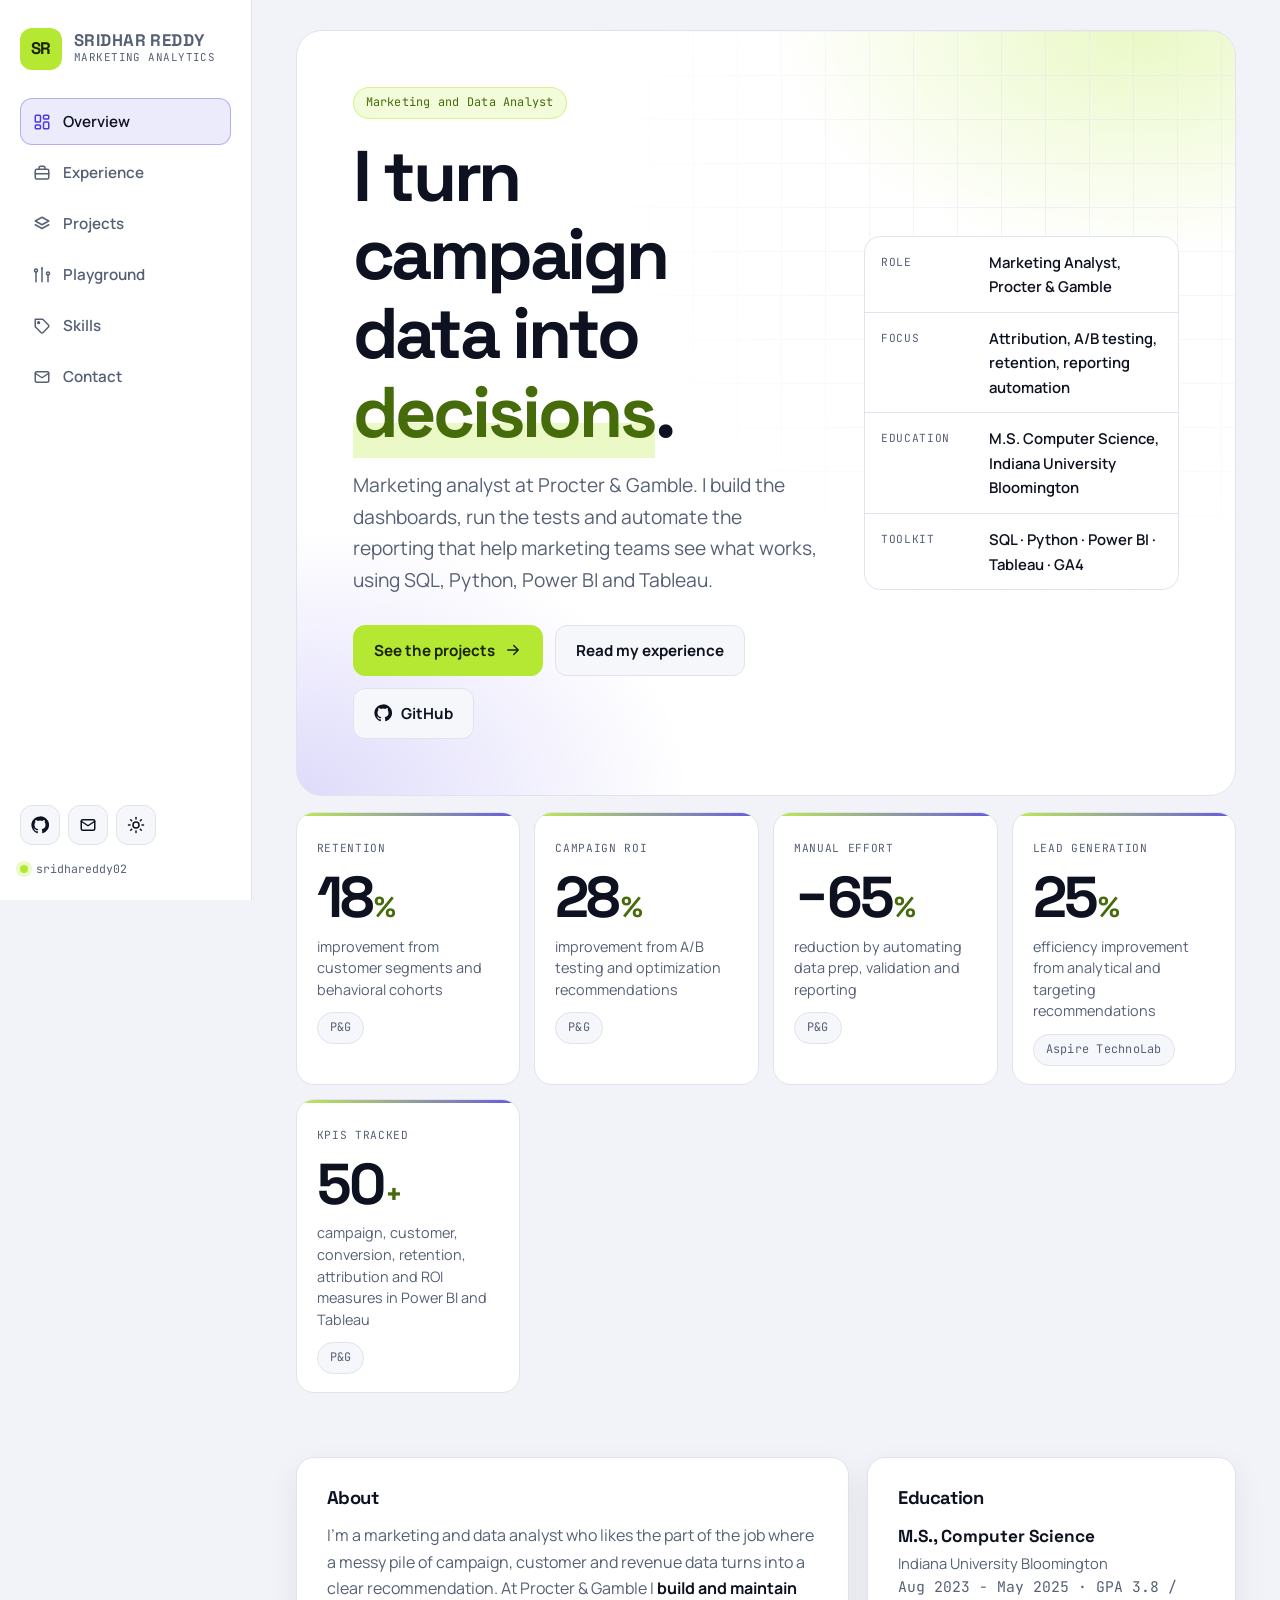
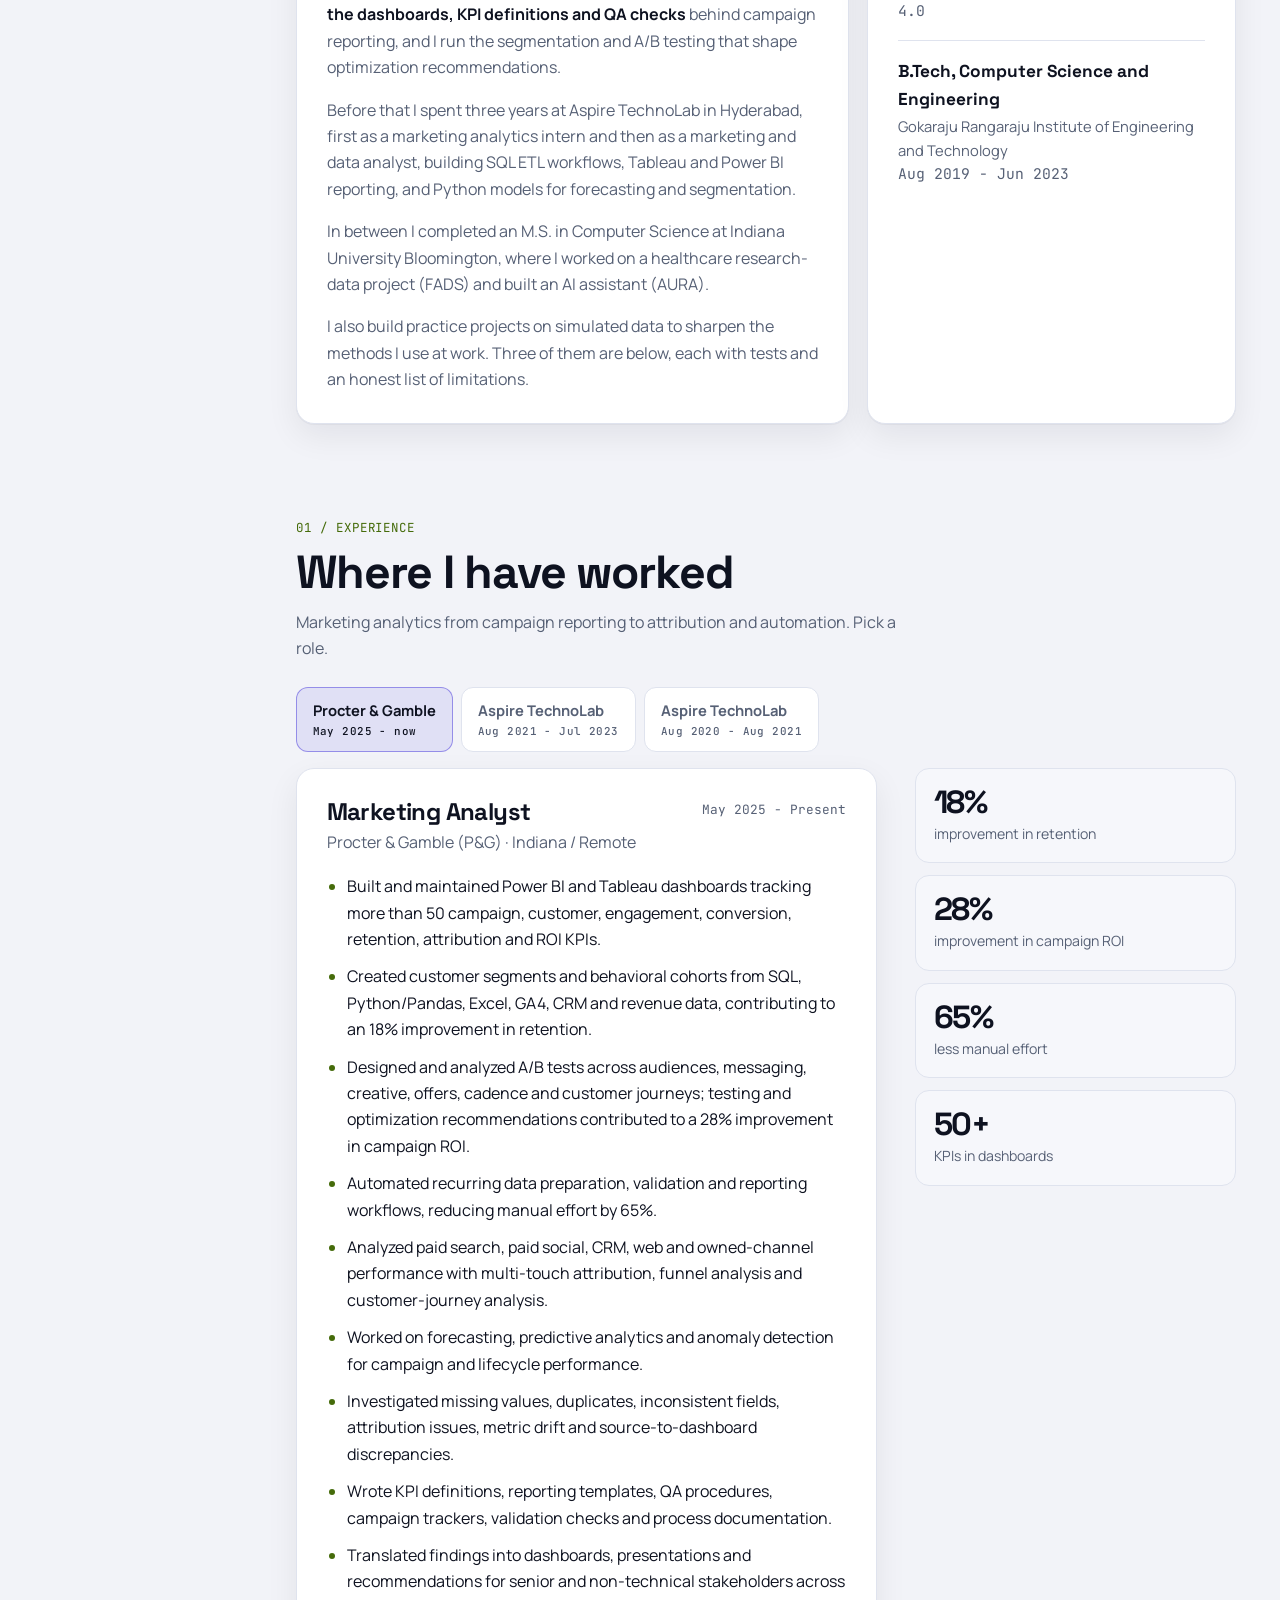
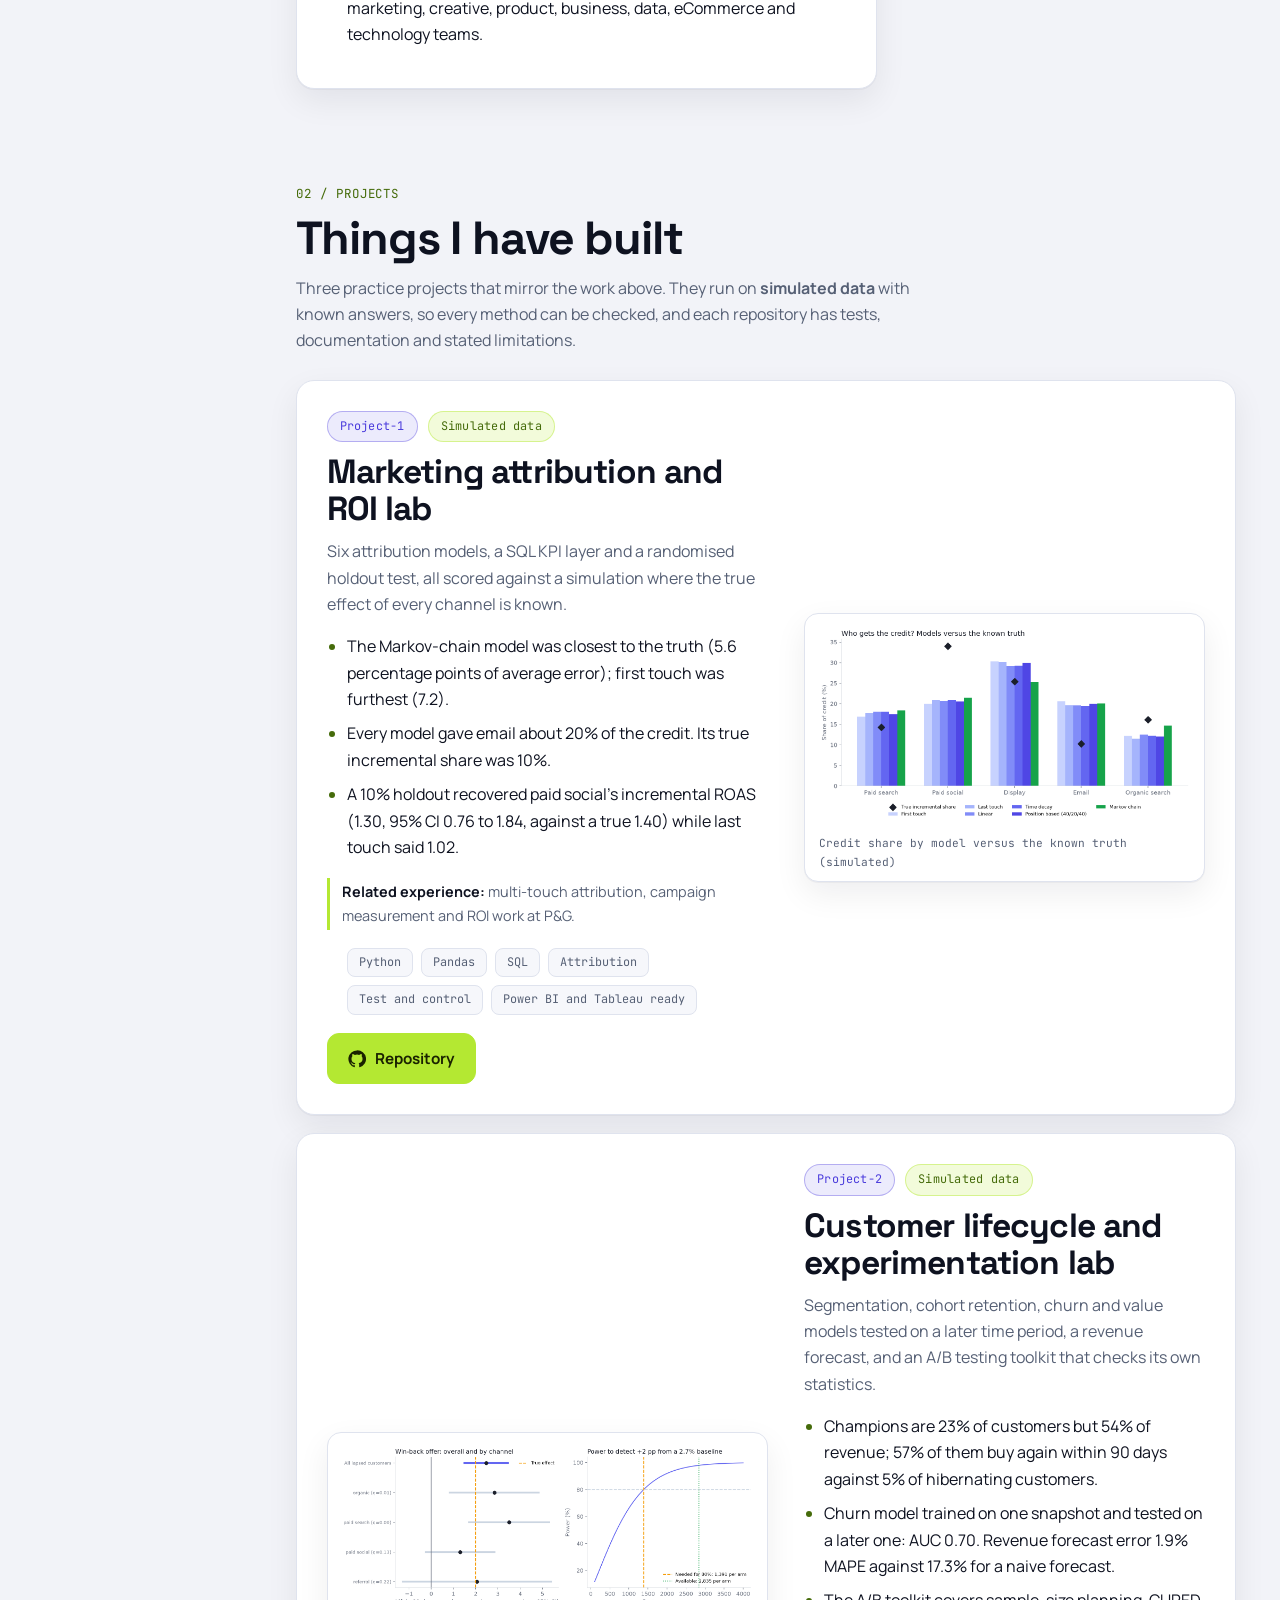
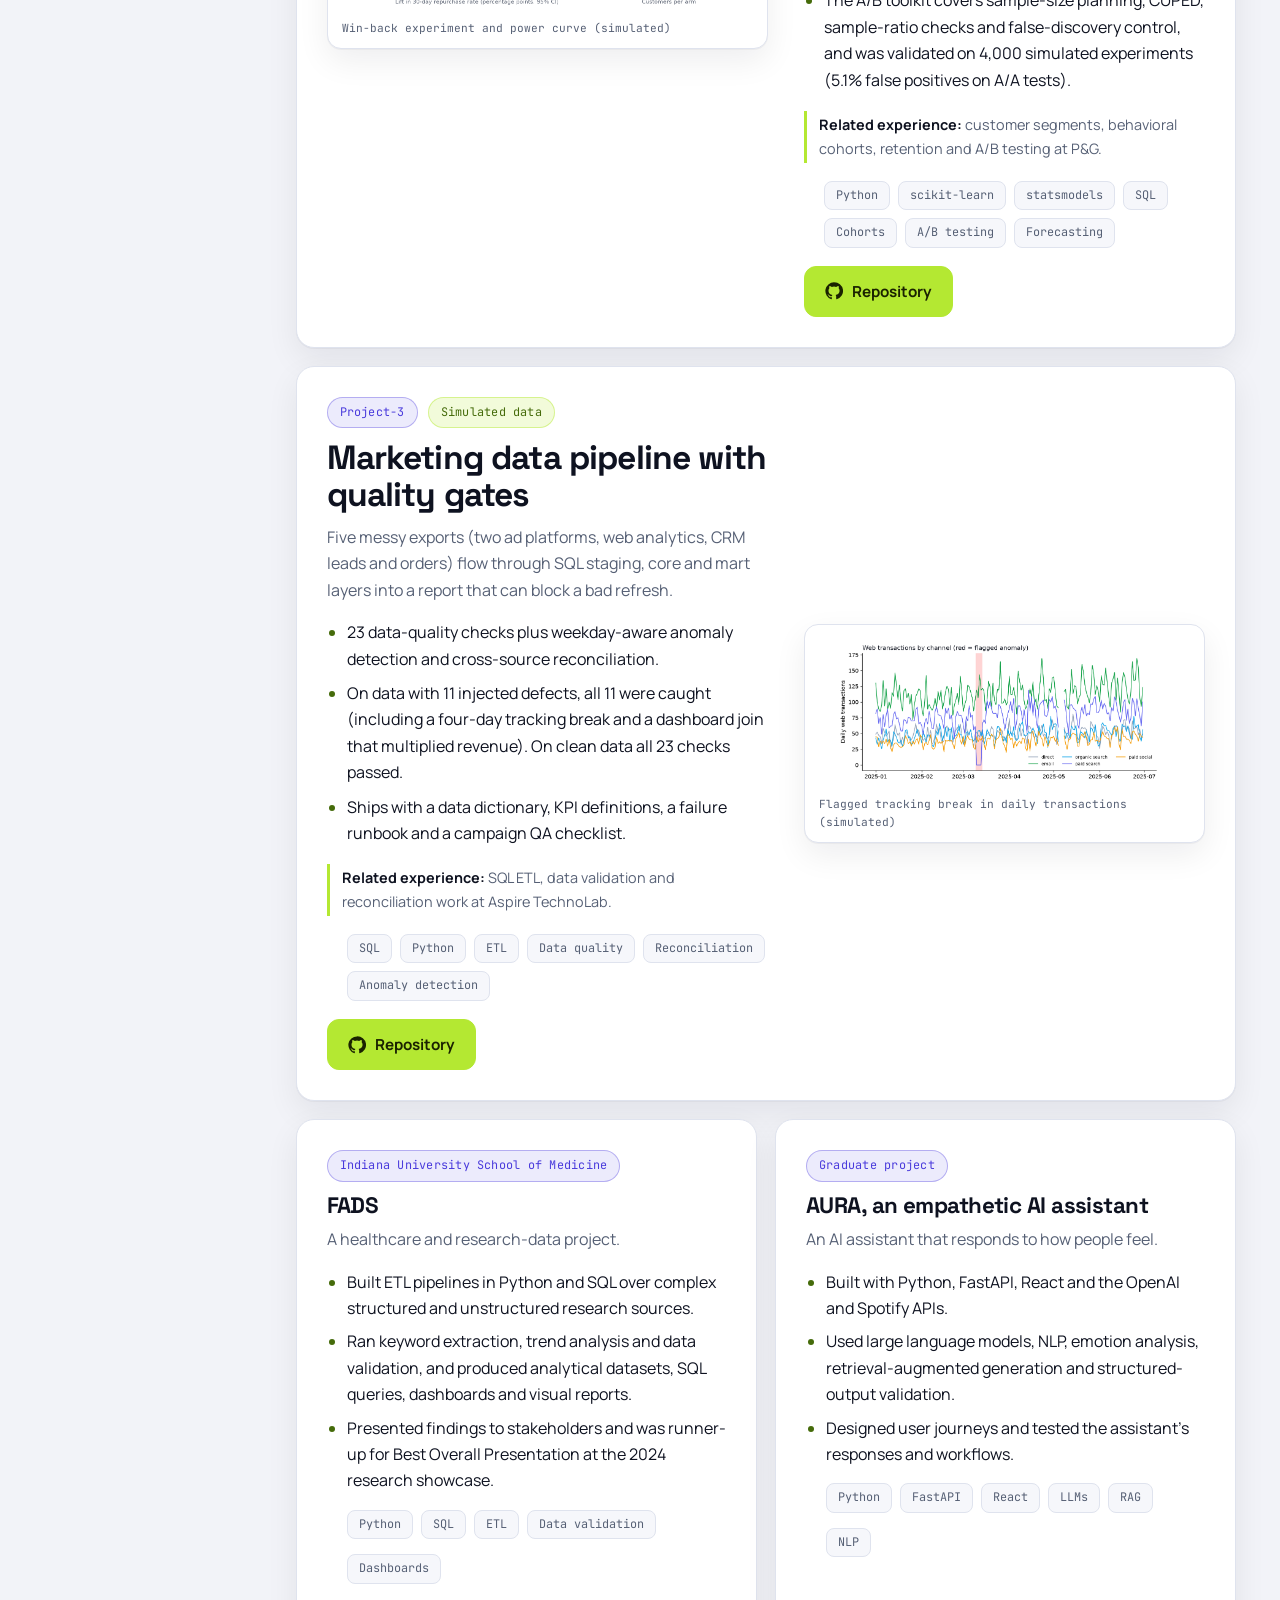
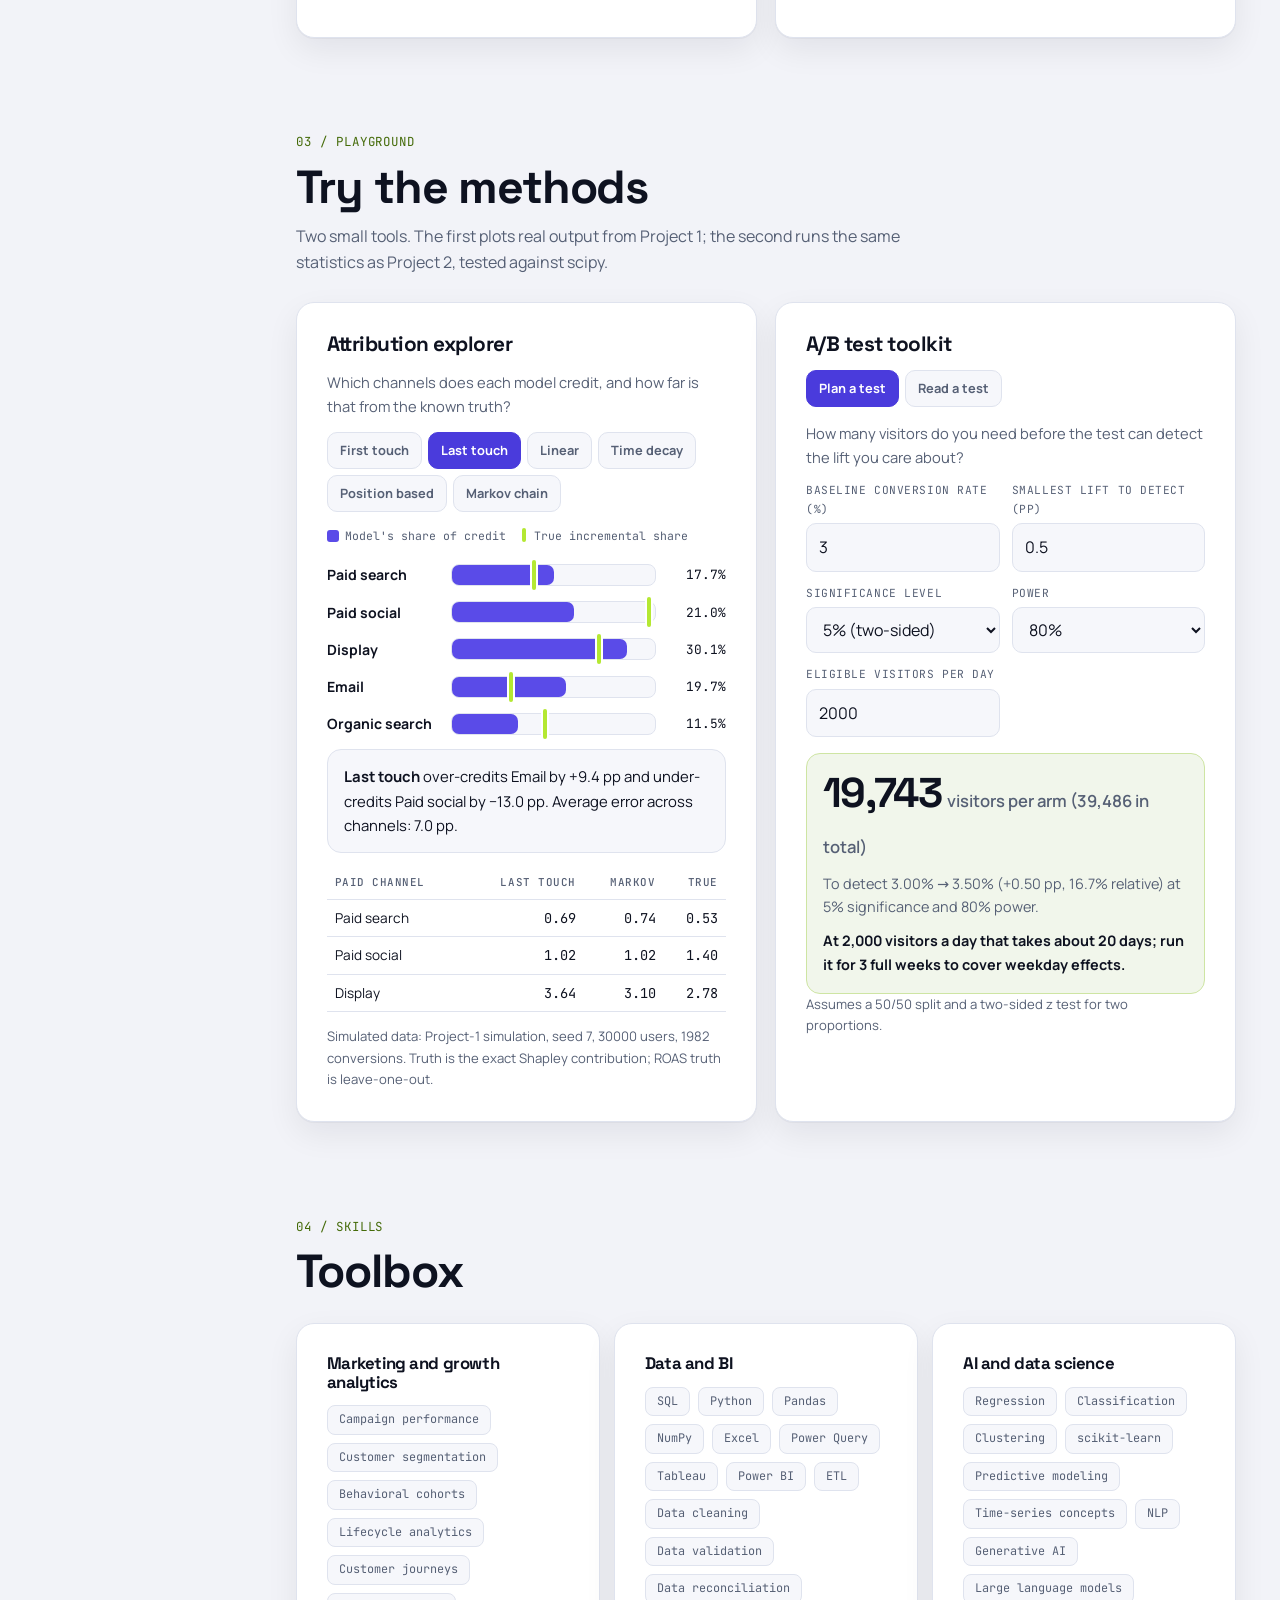
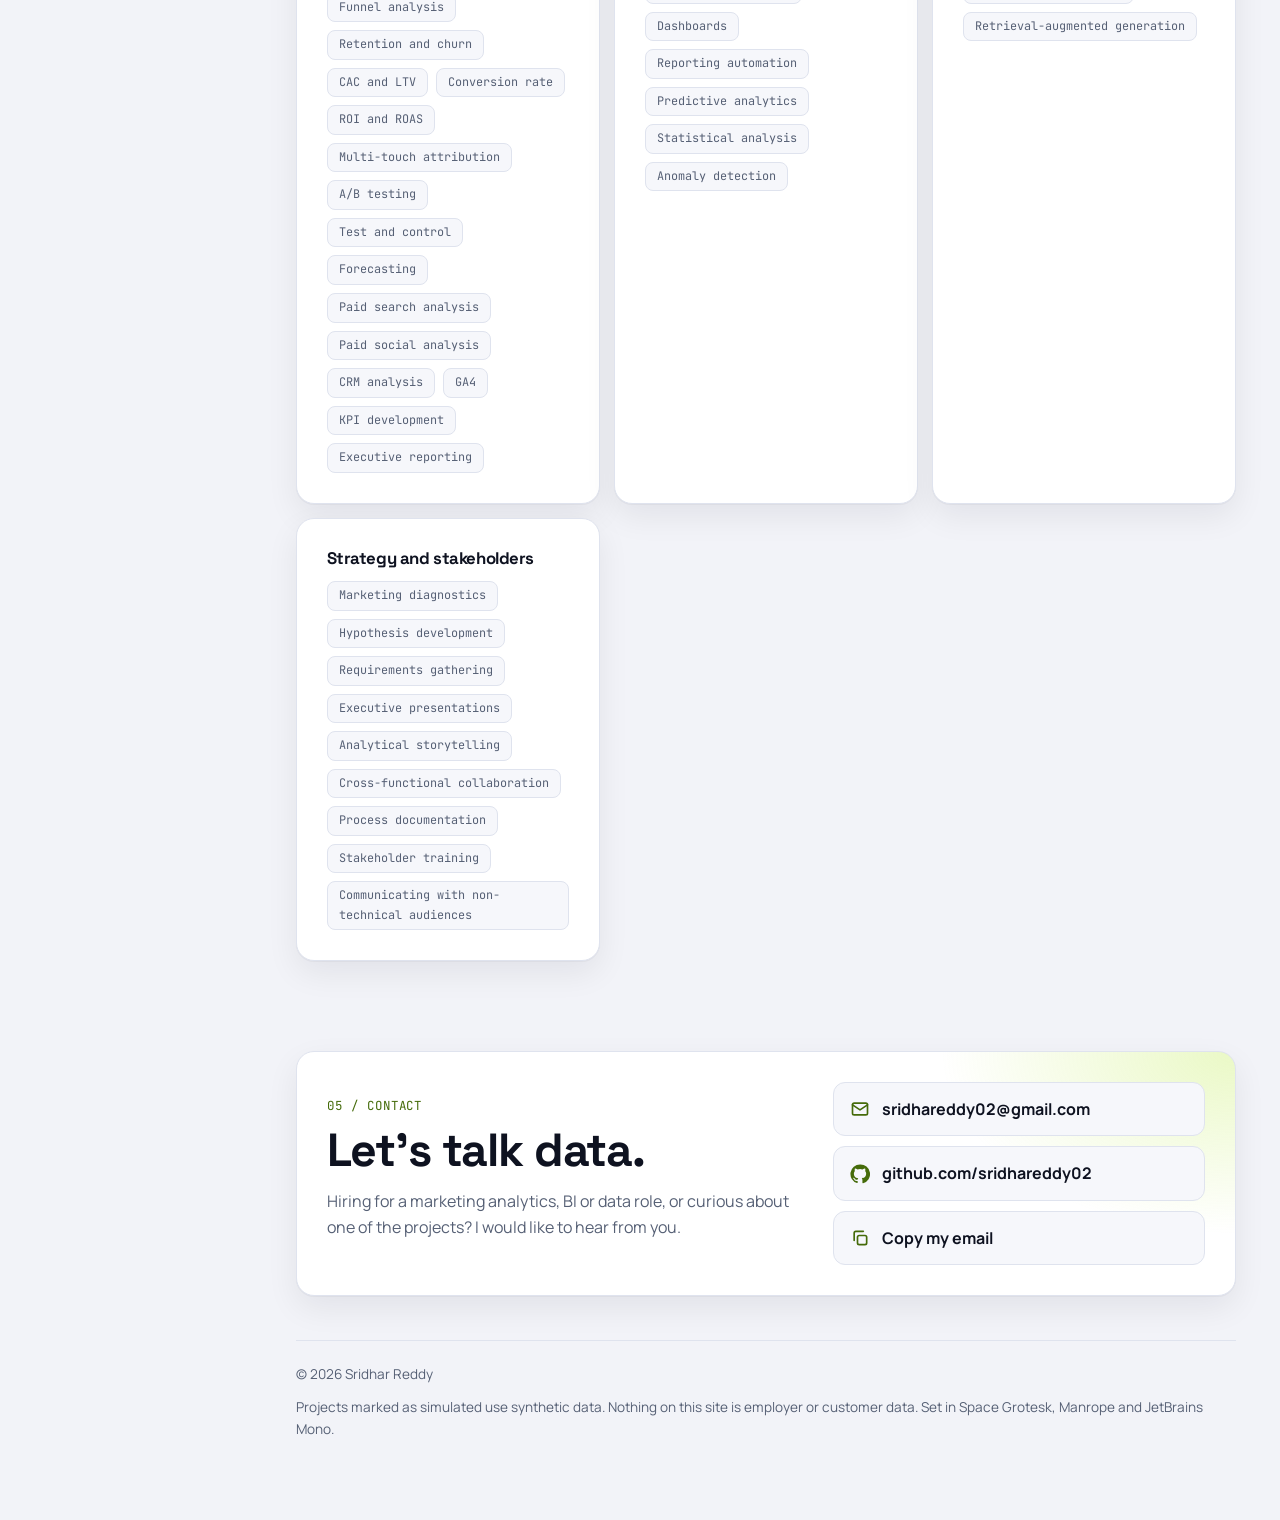
==== site/index.html @ baa023ee "Add dashboard-style portfolio site with attribution explorer and A/B test toolkit" ====
<!doctype html>
<html lang="en" class="no-js">
<head>
<meta charset="utf-8">
<meta name="viewport" content="width=device-width, initial-scale=1">
<title>Sridhar Reddy | Marketing and Data Analyst</title>
<meta name="description" content="Marketing and data analyst: dashboards, A/B testing, attribution and reporting automation. Portfolio with three tested analytics projects and interactive tools.">
<meta name="theme-color" content="#090b10" media="(prefers-color-scheme: dark)">
<meta name="theme-color" content="#f2f3f8" media="(prefers-color-scheme: light)">
<meta property="og:type" content="website">
<meta property="og:title" content="Sridhar Reddy | Marketing and Data Analyst">
<meta property="og:description" content="Marketing and data analyst: dashboards, A/B testing, attribution and reporting automation. Portfolio with three tested analytics projects and interactive tools.">
<meta property="og:url" content="__BASE_URL__/">
<meta property="og:image" content="__BASE_URL__/assets/img/og.png">
<meta name="twitter:card" content="summary_large_image">
<link rel="canonical" href="__BASE_URL__/">
<link rel="icon" href="./assets/img/favicon.svg" type="image/svg+xml">
<link rel="preload" href="./assets/fonts/space-grotesk-latin-wght-normal.woff2" as="font" type="font/woff2" crossorigin>
<script>
try { var t = localStorage.getItem("theme"); if (t === "light" || t === "dark") document.documentElement.setAttribute("data-theme", t); } catch (e) {}
</script>
<link rel="stylesheet" href="./assets/css/style.css">
</head>
<script type="application/ld+json">
{
  "@context": "https://schema.org",
  "@type": "Person",
  "name": "Sridhar Reddy",
  "jobTitle": "Marketing Analyst",
  "url": "__BASE_URL__/",
  "sameAs": ["https://github.com/sridhareddy02"],
  "alumniOf": [
    { "@type": "CollegeOrUniversity", "name": "Indiana University Bloomington" },
    { "@type": "CollegeOrUniversity", "name": "Gokaraju Rangaraju Institute of Engineering and Technology" }
  ]
}
</script>
<body>
<a class="skip-link" href="#main">Skip to content</a>
<div class="app">
  <aside class="rail" aria-label="Site">
    <a class="brand" href="#overview" aria-label="Sridhar Reddy, top of page">
      <span class="brand-mark">SR</span>
      <span><b>Sridhar Reddy</b><span>Marketing analytics</span></span>
    </a>
    <nav class="nav" aria-label="Sections">
        <a href="#overview" data-nav="overview"><svg viewBox="0 0 24 24" fill="none" stroke="currentColor" stroke-width="2" stroke-linecap="round" stroke-linejoin="round" aria-hidden="true"><rect x="3" y="3" width="7" height="9" rx="1.5"/><rect x="14" y="3" width="7" height="5" rx="1.5"/><rect x="14" y="12" width="7" height="9" rx="1.5"/><rect x="3" y="16" width="7" height="5" rx="1.5"/></svg><span>Overview</span></a>
        <a href="#experience" data-nav="experience"><svg viewBox="0 0 24 24" fill="none" stroke="currentColor" stroke-width="2" stroke-linecap="round" stroke-linejoin="round" aria-hidden="true"><rect x="3" y="7" width="18" height="13" rx="2"/><path d="M8 7V5a2 2 0 0 1 2-2h4a2 2 0 0 1 2 2v2M3 13h18"/></svg><span>Experience</span></a>
        <a href="#projects" data-nav="projects"><svg viewBox="0 0 24 24" fill="none" stroke="currentColor" stroke-width="2" stroke-linecap="round" stroke-linejoin="round" aria-hidden="true"><path d="m12 3 9 5-9 5-9-5z"/><path d="m3 13 9 5 9-5"/></svg><span>Projects</span></a>
        <a href="#playground" data-nav="playground"><svg viewBox="0 0 24 24" fill="none" stroke="currentColor" stroke-width="2" stroke-linecap="round" stroke-linejoin="round" aria-hidden="true"><path d="M4 21V8M12 21V3M20 21v-9"/><circle cx="4" cy="6" r="2"/><circle cx="12" cy="3" r="0.5"/><circle cx="20" cy="10" r="2"/></svg><span>Playground</span></a>
        <a href="#skills" data-nav="skills"><svg viewBox="0 0 24 24" fill="none" stroke="currentColor" stroke-width="2" stroke-linecap="round" stroke-linejoin="round" aria-hidden="true"><path d="M20.6 13.4 13.4 20.6a2 2 0 0 1-2.8 0L3 13V3h10l7.6 7.6a2 2 0 0 1 0 2.8z"/><circle cx="7.5" cy="7.5" r="1.2"/></svg><span>Skills</span></a>
        <a href="#contact" data-nav="contact"><svg viewBox="0 0 24 24" fill="none" stroke="currentColor" stroke-width="2" stroke-linecap="round" stroke-linejoin="round" aria-hidden="true"><rect x="3" y="5" width="18" height="14" rx="2"/><path d="m3 7 9 6 9-6"/></svg><span>Contact</span></a>
    </nav>
    <div class="rail-foot">
      <div class="rail-links">
        <a class="icon-btn" href="https://github.com/sridhareddy02" target="_blank" rel="noopener noreferrer" aria-label="GitHub"><svg viewBox="0 0 24 24" fill="currentColor" aria-hidden="true"><path d="M12 .5a11.5 11.5 0 0 0-3.64 22.41c.58.1.79-.25.79-.56v-2c-3.2.7-3.88-1.37-3.88-1.37-.52-1.33-1.28-1.69-1.28-1.69-1.04-.71.08-.7.08-.7 1.15.08 1.76 1.18 1.76 1.18 1.03 1.76 2.69 1.25 3.35.96.1-.74.4-1.25.73-1.54-2.55-.29-5.24-1.28-5.24-5.69 0-1.26.45-2.28 1.18-3.09-.12-.29-.51-1.46.11-3.05 0 0 .97-.31 3.17 1.18a11 11 0 0 1 5.78 0c2.2-1.49 3.17-1.18 3.17-1.18.62 1.59.23 2.76.11 3.05.74.81 1.18 1.83 1.18 3.09 0 4.42-2.69 5.39-5.25 5.68.41.36.78 1.06.78 2.14v3.17c0 .31.21.67.8.56A11.5 11.5 0 0 0 12 .5z"/></svg></a>
        <a class="icon-btn" href="#" data-email aria-label="Email"><svg viewBox="0 0 24 24" fill="none" stroke="currentColor" stroke-width="2" stroke-linecap="round" stroke-linejoin="round" aria-hidden="true"><rect x="3" y="5" width="18" height="14" rx="2"/><path d="m3 7 9 6 9-6"/></svg></a>
        <button class="icon-btn theme-btn" type="button" data-theme-toggle aria-label="Switch between light and dark"><svg viewBox="0 0 24 24" fill="none" stroke="currentColor" stroke-width="2" stroke-linecap="round" stroke-linejoin="round" aria-hidden="true" class="sun"><circle cx="12" cy="12" r="4"/><path d="M12 2v2M12 20v2M4.9 4.9l1.4 1.4M17.7 17.7l1.4 1.4M2 12h2M20 12h2M4.9 19.1l1.4-1.4M17.7 6.3l1.4-1.4"/></svg><svg viewBox="0 0 24 24" fill="none" stroke="currentColor" stroke-width="2" stroke-linecap="round" stroke-linejoin="round" aria-hidden="true" class="moon"><path d="M21 12.8A9 9 0 1 1 11.2 3a7 7 0 0 0 9.8 9.8z"/></svg></button>
      </div>
      <span class="status-chip"><i></i>sridhareddy02</span>
    </div>
  </aside>

  <div>
    <div class="topbar">
      <a class="brand" href="#overview" aria-label="Sridhar Reddy, top of page"><span class="brand-mark">SR</span><span><b>Sridhar Reddy</b></span></a>
      <button class="icon-btn theme-btn" type="button" data-theme-toggle aria-label="Switch between light and dark"><svg viewBox="0 0 24 24" fill="none" stroke="currentColor" stroke-width="2" stroke-linecap="round" stroke-linejoin="round" aria-hidden="true" class="sun"><circle cx="12" cy="12" r="4"/><path d="M12 2v2M12 20v2M4.9 4.9l1.4 1.4M17.7 17.7l1.4 1.4M2 12h2M20 12h2M4.9 19.1l1.4-1.4M17.7 6.3l1.4-1.4"/></svg><svg viewBox="0 0 24 24" fill="none" stroke="currentColor" stroke-width="2" stroke-linecap="round" stroke-linejoin="round" aria-hidden="true" class="moon"><path d="M21 12.8A9 9 0 1 1 11.2 3a7 7 0 0 0 9.8 9.8z"/></svg></button>
    </div>

    <main class="main" id="main">
      <section id="overview" aria-label="Overview">
        <div class="hero">
          <div>
            <span class="chip lime">Marketing and Data Analyst</span>
            <h1>I turn campaign data into <em>decisions</em>.</h1>
            <p class="lede">Marketing analyst at Procter &amp; Gamble. I build the dashboards, run the tests and automate the reporting that help marketing teams see what works, using SQL, Python, Power BI and Tableau.</p>
            <div class="cta-row">
              <a class="btn btn-primary" href="#projects">See the projects <svg viewBox="0 0 24 24" fill="none" stroke="currentColor" stroke-width="2" stroke-linecap="round" stroke-linejoin="round" aria-hidden="true"><path d="M5 12h14M13 6l6 6-6 6"/></svg></a>
              <a class="btn" href="#experience">Read my experience</a>
              <a class="btn" href="https://github.com/sridhareddy02" target="_blank" rel="noopener noreferrer"><svg viewBox="0 0 24 24" fill="currentColor" aria-hidden="true"><path d="M12 .5a11.5 11.5 0 0 0-3.64 22.41c.58.1.79-.25.79-.56v-2c-3.2.7-3.88-1.37-3.88-1.37-.52-1.33-1.28-1.69-1.28-1.69-1.04-.71.08-.7.08-.7 1.15.08 1.76 1.18 1.76 1.18 1.03 1.76 2.69 1.25 3.35.96.1-.74.4-1.25.73-1.54-2.55-.29-5.24-1.28-5.24-5.69 0-1.26.45-2.28 1.18-3.09-.12-.29-.51-1.46.11-3.05 0 0 .97-.31 3.17 1.18a11 11 0 0 1 5.78 0c2.2-1.49 3.17-1.18 3.17-1.18.62 1.59.23 2.76.11 3.05.74.81 1.18 1.83 1.18 3.09 0 4.42-2.69 5.39-5.25 5.68.41.36.78 1.06.78 2.14v3.17c0 .31.21.67.8.56A11.5 11.5 0 0 0 12 .5z"/></svg> GitHub</a>
            </div>
          </div>
          <dl class="profile">
            <div><dt>Role</dt><dd>Marketing Analyst, Procter &amp; Gamble</dd></div>
            <div><dt>Focus</dt><dd>Attribution, A/B testing, retention, reporting automation</dd></div>
            <div><dt>Education</dt><dd>M.S. Computer Science, Indiana University Bloomington</dd></div>
            <div><dt>Toolkit</dt><dd>SQL &middot; Python &middot; Power BI &middot; Tableau &middot; GA4</dd></div>
          </dl>
        </div>

        <ul class="kpis" aria-label="Results at a glance">
        <li class="kpi reveal">
          <span class="kpi-label">Retention</span>
          <span class="kpi-value" data-count="18" data-prefix="" data-suffix="%" aria-label="18 percent">18<small>%</small></span>
          <p>improvement from customer segments and behavioral cohorts</p>
          <span class="chip">P&amp;G</span>
        </li>
        <li class="kpi reveal">
          <span class="kpi-label">Campaign ROI</span>
          <span class="kpi-value" data-count="28" data-prefix="" data-suffix="%" aria-label="28 percent">28<small>%</small></span>
          <p>improvement from A/B testing and optimization recommendations</p>
          <span class="chip">P&amp;G</span>
        </li>
        <li class="kpi reveal">
          <span class="kpi-label">Manual effort</span>
          <span class="kpi-value" data-count="65" data-prefix="&minus;" data-suffix="%" aria-label="minus 65 percent">&minus;65<small>%</small></span>
          <p>reduction by automating data prep, validation and reporting</p>
          <span class="chip">P&amp;G</span>
        </li>
        <li class="kpi reveal">
          <span class="kpi-label">Lead generation</span>
          <span class="kpi-value" data-count="25" data-prefix="" data-suffix="%" aria-label="25 percent">25<small>%</small></span>
          <p>efficiency improvement from analytical and targeting recommendations</p>
          <span class="chip">Aspire TechnoLab</span>
        </li>
        <li class="kpi reveal">
          <span class="kpi-label">KPIs tracked</span>
          <span class="kpi-value" data-count="50" data-prefix="" data-suffix="+" aria-label="50 plus">50<small>+</small></span>
          <p>campaign, customer, conversion, retention, attribution and ROI measures in Power BI and Tableau</p>
          <span class="chip">P&amp;G</span>
        </li>
        </ul>

        <div class="section" style="padding-top:clamp(40px,5vw,64px)">
          <div class="about-grid">
            <div class="card reveal">
              <h3>About</h3>
              <p>I'm a marketing and data analyst who likes the part of the job where a messy pile of campaign, customer and revenue data turns into a clear recommendation. At Procter &amp; Gamble I <strong>build and maintain the dashboards, KPI definitions and QA checks</strong> behind campaign reporting, and I run the segmentation and A/B testing that shape optimization recommendations.</p>
              <p>Before that I spent three years at Aspire TechnoLab in Hyderabad, first as a marketing analytics intern and then as a marketing and data analyst, building SQL ETL workflows, Tableau and Power BI reporting, and Python models for forecasting and segmentation.</p>
              <p>In between I completed an M.S. in Computer Science at Indiana University Bloomington, where I worked on a healthcare research-data project (FADS) and built an AI assistant (AURA).</p>
              <p style="margin-bottom:0">I also build practice projects on simulated data to sharpen the methods I use at work. Three of them are below, each with tests and an honest list of limitations.</p>
            </div>
            <aside class="card reveal" aria-labelledby="edu-h">
              <h3 id="edu-h">Education</h3>
              <div class="edu-item"><b>M.S., Computer Science</b><span>Indiana University Bloomington</span><span class="mono">Aug 2023 - May 2025 &middot; GPA 3.8 / 4.0</span></div>
              <div class="edu-item"><b>B.Tech, Computer Science and Engineering</b><span>Gokaraju Rangaraju Institute of Engineering and Technology</span><span class="mono">Aug 2019 - Jun 2023</span></div>
            </aside>
          </div>
        </div>
      </section>

      <section class="section" id="experience" aria-labelledby="exp-h">
        <div class="section-head reveal"><span class="idx">01 / Experience</span><h2 id="exp-h">Where I have worked</h2><p>Marketing analytics from campaign reporting to attribution and automation. Pick a role.</p></div>
        <div class="tabs" role="tablist" aria-label="Roles" data-tabs>
        <button class="tab" role="tab" id="tab-pg" aria-selected="true" aria-controls="panel-pg" tabindex="0" type="button">Procter &amp; Gamble<small>May 2025 - now</small></button>
        <button class="tab" role="tab" id="tab-aspire" aria-selected="false" aria-controls="panel-aspire" tabindex="-1" type="button">Aspire TechnoLab<small>Aug 2021 - Jul 2023</small></button>
        <button class="tab" role="tab" id="tab-intern" aria-selected="false" aria-controls="panel-intern" tabindex="-1" type="button">Aspire TechnoLab<small>Aug 2020 - Aug 2021</small></button>
        </div>
      <div class="role" role="tabpanel" id="panel-pg" aria-labelledby="tab-pg">
        <div class="card">
          <div class="role-head"><h3>Marketing Analyst</h3><span class="when">May 2025 - Present</span></div>
          <p class="org">Procter &amp; Gamble (P&amp;G) &middot; Indiana / Remote</p>
          <ul>
            <li>Built and maintained Power BI and Tableau dashboards tracking more than 50 campaign, customer, engagement, conversion, retention, attribution and ROI KPIs.</li>
            <li>Created customer segments and behavioral cohorts from SQL, Python/Pandas, Excel, GA4, CRM and revenue data, contributing to an 18% improvement in retention.</li>
            <li>Designed and analyzed A/B tests across audiences, messaging, creative, offers, cadence and customer journeys; testing and optimization recommendations contributed to a 28% improvement in campaign ROI.</li>
            <li>Automated recurring data preparation, validation and reporting workflows, reducing manual effort by 65%.</li>
            <li>Analyzed paid search, paid social, CRM, web and owned-channel performance with multi-touch attribution, funnel analysis and customer-journey analysis.</li>
            <li>Worked on forecasting, predictive analytics and anomaly detection for campaign and lifecycle performance.</li>
            <li>Investigated missing values, duplicates, inconsistent fields, attribution issues, metric drift and source-to-dashboard discrepancies.</li>
            <li>Wrote KPI definitions, reporting templates, QA procedures, campaign trackers, validation checks and process documentation.</li>
            <li>Translated findings into dashboards, presentations and recommendations for senior and non-technical stakeholders across marketing, creative, product, business, data, eCommerce and technology teams.</li>
          </ul>
        </div>
        <ul class="impact" aria-label="Results">
          <li><b>18%</b><span>improvement in retention</span></li>
          <li><b>28%</b><span>improvement in campaign ROI</span></li>
          <li><b>65%</b><span>less manual effort</span></li>
          <li><b>50+</b><span>KPIs in dashboards</span></li>
        </ul>
      </div>
      <div class="role" role="tabpanel" id="panel-aspire" aria-labelledby="tab-aspire" hidden>
        <div class="card">
          <div class="role-head"><h3>Marketing and Data Analyst</h3><span class="when">Aug 2021 - Jul 2023</span></div>
          <p class="org">Aspire TechnoLab &middot; Hyderabad, India</p>
          <ul>
            <li>Built Tableau, Power BI and Excel reporting for campaign, web, CRM, customer, funnel and lead-generation performance.</li>
            <li>Made analytical and targeting recommendations that improved lead-generation efficiency by 25%.</li>
            <li>Developed SQL ETL workflows to integrate and validate multi-source marketing, customer, operational and conversion data.</li>
            <li>Used Python for predictive analysis, forecasting, segmentation, statistical analysis and identifying conversion drivers.</li>
            <li>Conducted funnel, cohort, retention, customer-journey, market, audience and campaign analysis.</li>
            <li>Built reusable data-extraction, transformation, reconciliation, validation and reporting scripts, and investigated duplicates, missing values, anomalous patterns and conflicting business logic.</li>
            <li>Translated technical findings into reports, dashboards and presentations, supported stakeholders with metric definitions and data limitations, and managed concurrent analytical projects and deadlines.</li>
          </ul>
        </div>
        <ul class="impact" aria-label="Results">
          <li><b>25%</b><span>better lead-generation efficiency</span></li>
        </ul>
      </div>
      <div class="role" role="tabpanel" id="panel-intern" aria-labelledby="tab-intern" hidden>
        <div class="card">
          <div class="role-head"><h3>Marketing Analytics Intern</h3><span class="when">Aug 2020 - Aug 2021</span></div>
          <p class="org">Aspire TechnoLab &middot; Hyderabad, India</p>
          <ul>
            <li>Prepared and validated campaign, customer, audience, lead and web datasets using Excel and SQL.</li>
            <li>Produced recurring scorecards for engagement, conversion and channel performance.</li>
            <li>Supported descriptive analysis, audience and competitor research, trend analysis and data-quality reviews.</li>
            <li>Documented data sources, assumptions, methodologies and anomalies affecting stakeholder reporting.</li>
          </ul>
        </div>

      </div>
      </section>

      <section class="section" id="projects" aria-labelledby="proj-h">
        <div class="section-head reveal"><span class="idx">02 / Projects</span><h2 id="proj-h">Things I have built</h2><p>Three practice projects that mirror the work above. They run on <strong>simulated data</strong> with known answers, so every method can be checked, and each repository has tests, documentation and stated limitations.</p></div>
        <div class="labs">
      <article class="card lab reveal">
        <div class="lab-body">
          <div class="links" style="margin-bottom:6px"><span class="chip violet">Project-1</span><span class="chip lime">Simulated data</span></div>
          <h3>Marketing attribution and ROI lab</h3>
          <p>Six attribution models, a SQL KPI layer and a randomised holdout test, all scored against a simulation where the true effect of every channel is known.</p>
          <ul>
            <li>The Markov-chain model was closest to the truth (5.6 percentage points of average error); first touch was furthest (7.2).</li>
            <li>Every model gave email about 20% of the credit. Its true incremental share was 10%.</li>
            <li>A 10% holdout recovered paid social's incremental ROAS (1.30, 95% CI 0.76 to 1.84, against a true 1.40) while last touch said 1.02.</li>
          </ul>
          <p class="related"><b>Related experience:</b> multi-touch attribution, campaign measurement and ROI work at P&amp;G.</p>
          <ul class="tags" aria-label="Technologies"><li>Python</li><li>Pandas</li><li>SQL</li><li>Attribution</li><li>Test and control</li><li>Power BI and Tableau ready</li></ul>
          <div class="links">
            <a class="btn btn-primary" href="https://github.com/sridhareddy02/Project-1" target="_blank" rel="noopener noreferrer"><svg viewBox="0 0 24 24" fill="currentColor" aria-hidden="true"><path d="M12 .5a11.5 11.5 0 0 0-3.64 22.41c.58.1.79-.25.79-.56v-2c-3.2.7-3.88-1.37-3.88-1.37-.52-1.33-1.28-1.69-1.28-1.69-1.04-.71.08-.7.08-.7 1.15.08 1.76 1.18 1.76 1.18 1.03 1.76 2.69 1.25 3.35.96.1-.74.4-1.25.73-1.54-2.55-.29-5.24-1.28-5.24-5.69 0-1.26.45-2.28 1.18-3.09-.12-.29-.51-1.46.11-3.05 0 0 .97-.31 3.17 1.18a11 11 0 0 1 5.78 0c2.2-1.49 3.17-1.18 3.17-1.18.62 1.59.23 2.76.11 3.05.74.81 1.18 1.83 1.18 3.09 0 4.42-2.69 5.39-5.25 5.68.41.36.78 1.06.78 2.14v3.17c0 .31.21.67.8.56A11.5 11.5 0 0 0 12 .5z"/></svg> Repository</a>
          </div>
        </div>
        <figure class="figure"><img src="assets/img/lab-attribution.png" alt="Bar chart comparing the share of credit each attribution model gives to five channels against the true incremental share" width="1350" height="720" loading="lazy" decoding="async"><figcaption>Credit share by model versus the known truth (simulated)</figcaption></figure>
      </article>
      <article class="card lab reveal">
        <div class="lab-body">
          <div class="links" style="margin-bottom:6px"><span class="chip violet">Project-2</span><span class="chip lime">Simulated data</span></div>
          <h3>Customer lifecycle and experimentation lab</h3>
          <p>Segmentation, cohort retention, churn and value models tested on a later time period, a revenue forecast, and an A/B testing toolkit that checks its own statistics.</p>
          <ul>
            <li>Champions are 23% of customers but 54% of revenue; 57% of them buy again within 90 days against 5% of hibernating customers.</li>
            <li>Churn model trained on one snapshot and tested on a later one: AUC 0.70. Revenue forecast error 1.9% MAPE against 17.3% for a naive forecast.</li>
            <li>The A/B toolkit covers sample-size planning, CUPED, sample-ratio checks and false-discovery control, and was validated on 4,000 simulated experiments (5.1% false positives on A/A tests).</li>
          </ul>
          <p class="related"><b>Related experience:</b> customer segments, behavioral cohorts, retention and A/B testing at P&amp;G.</p>
          <ul class="tags" aria-label="Technologies"><li>Python</li><li>scikit-learn</li><li>statsmodels</li><li>SQL</li><li>Cohorts</li><li>A/B testing</li><li>Forecasting</li></ul>
          <div class="links">
            <a class="btn btn-primary" href="https://github.com/sridhareddy02/Project-2" target="_blank" rel="noopener noreferrer"><svg viewBox="0 0 24 24" fill="currentColor" aria-hidden="true"><path d="M12 .5a11.5 11.5 0 0 0-3.64 22.41c.58.1.79-.25.79-.56v-2c-3.2.7-3.88-1.37-3.88-1.37-.52-1.33-1.28-1.69-1.28-1.69-1.04-.71.08-.7.08-.7 1.15.08 1.76 1.18 1.76 1.18 1.03 1.76 2.69 1.25 3.35.96.1-.74.4-1.25.73-1.54-2.55-.29-5.24-1.28-5.24-5.69 0-1.26.45-2.28 1.18-3.09-.12-.29-.51-1.46.11-3.05 0 0 .97-.31 3.17 1.18a11 11 0 0 1 5.78 0c2.2-1.49 3.17-1.18 3.17-1.18.62 1.59.23 2.76.11 3.05.74.81 1.18 1.83 1.18 3.09 0 4.42-2.69 5.39-5.25 5.68.41.36.78 1.06.78 2.14v3.17c0 .31.21.67.8.56A11.5 11.5 0 0 0 12 .5z"/></svg> Repository</a>
          </div>
        </div>
        <figure class="figure"><img src="assets/img/lab-experiment.png" alt="Forest plot of a win-back experiment's lift overall and by channel, next to a power curve" width="1350" height="720" loading="lazy" decoding="async"><figcaption>Win-back experiment and power curve (simulated)</figcaption></figure>
      </article>
      <article class="card lab reveal">
        <div class="lab-body">
          <div class="links" style="margin-bottom:6px"><span class="chip violet">Project-3</span><span class="chip lime">Simulated data</span></div>
          <h3>Marketing data pipeline with quality gates</h3>
          <p>Five messy exports (two ad platforms, web analytics, CRM leads and orders) flow through SQL staging, core and mart layers into a report that can block a bad refresh.</p>
          <ul>
            <li>23 data-quality checks plus weekday-aware anomaly detection and cross-source reconciliation.</li>
            <li>On data with 11 injected defects, all 11 were caught (including a four-day tracking break and a dashboard join that multiplied revenue). On clean data all 23 checks passed.</li>
            <li>Ships with a data dictionary, KPI definitions, a failure runbook and a campaign QA checklist.</li>
          </ul>
          <p class="related"><b>Related experience:</b> SQL ETL, data validation and reconciliation work at Aspire TechnoLab.</p>
          <ul class="tags" aria-label="Technologies"><li>SQL</li><li>Python</li><li>ETL</li><li>Data quality</li><li>Reconciliation</li><li>Anomaly detection</li></ul>
          <div class="links">
            <a class="btn btn-primary" href="https://github.com/sridhareddy02/Project-3" target="_blank" rel="noopener noreferrer"><svg viewBox="0 0 24 24" fill="currentColor" aria-hidden="true"><path d="M12 .5a11.5 11.5 0 0 0-3.64 22.41c.58.1.79-.25.79-.56v-2c-3.2.7-3.88-1.37-3.88-1.37-.52-1.33-1.28-1.69-1.28-1.69-1.04-.71.08-.7.08-.7 1.15.08 1.76 1.18 1.76 1.18 1.03 1.76 2.69 1.25 3.35.96.1-.74.4-1.25.73-1.54-2.55-.29-5.24-1.28-5.24-5.69 0-1.26.45-2.28 1.18-3.09-.12-.29-.51-1.46.11-3.05 0 0 .97-.31 3.17 1.18a11 11 0 0 1 5.78 0c2.2-1.49 3.17-1.18 3.17-1.18.62 1.59.23 2.76.11 3.05.74.81 1.18 1.83 1.18 3.09 0 4.42-2.69 5.39-5.25 5.68.41.36.78 1.06.78 2.14v3.17c0 .31.21.67.8.56A11.5 11.5 0 0 0 12 .5z"/></svg> Repository</a>
          </div>
        </div>
        <figure class="figure"><img src="assets/img/lab-pipeline.png" alt="Line chart of daily web transactions by channel with a flagged drop to zero for paid search" width="1350" height="720" loading="lazy" decoding="async"><figcaption>Flagged tracking break in daily transactions (simulated)</figcaption></figure>
      </article>
        </div>
        <div class="minis">
          <article class="card mini reveal">
            <span class="chip violet">Indiana University School of Medicine</span>
            <h3>FADS</h3>
            <p>A healthcare and research-data project.</p>
            <ul>
              <li>Built ETL pipelines in Python and SQL over complex structured and unstructured research sources.</li>
              <li>Ran keyword extraction, trend analysis and data validation, and produced analytical datasets, SQL queries, dashboards and visual reports.</li>
              <li>Presented findings to stakeholders and was runner-up for Best Overall Presentation at the 2024 research showcase.</li>
            </ul>
            <ul class="tags"><li>Python</li><li>SQL</li><li>ETL</li><li>Data validation</li><li>Dashboards</li></ul>
          </article>
          <article class="card mini reveal">
            <span class="chip violet">Graduate project</span>
            <h3>AURA, an empathetic AI assistant</h3>
            <p>An AI assistant that responds to how people feel.</p>
            <ul>
              <li>Built with Python, FastAPI, React and the OpenAI and Spotify APIs.</li>
              <li>Used large language models, NLP, emotion analysis, retrieval-augmented generation and structured-output validation.</li>
              <li>Designed user journeys and tested the assistant's responses and workflows.</li>
            </ul>
            <ul class="tags"><li>Python</li><li>FastAPI</li><li>React</li><li>LLMs</li><li>RAG</li><li>NLP</li></ul>
          </article>
        </div>
      </section>

      <section class="section" id="playground" aria-labelledby="play-h">
        <div class="section-head reveal"><span class="idx">03 / Playground</span><h2 id="play-h">Try the methods</h2><p>Two small tools. The first plots real output from Project 1; the second runs the same statistics as Project 2, tested against scipy.</p></div>
        <div class="play">
          <div class="card reveal" id="explorer" aria-labelledby="exp-title">
            <h3 id="exp-title">Attribution explorer</h3>
            <p class="sub">Which channels does each model credit, and how far is that from the known truth?</p>
            <div class="seg" role="group" aria-label="Attribution model" data-models></div>
            <div class="legend" aria-hidden="true"><span>Model's share of credit</span><span class="t">True incremental share</span></div>
            <ul class="bars" data-bars></ul>
            <p class="readout" data-readout aria-live="polite"></p>
            <table class="mini-table" aria-label="Return on ad spend by channel">
              <thead><tr><th>Paid channel</th><th>Last touch</th><th>Markov</th><th>True</th></tr></thead>
              <tbody data-roas></tbody>
            </table>
            <p class="note" data-source></p>
          </div>

          <div class="card reveal" id="toolkit" aria-labelledby="tool-title">
            <h3 id="tool-title">A/B test toolkit</h3>
            <div class="seg" role="tablist" aria-label="Toolkit mode" data-tool-tabs>
              <button type="button" role="tab" aria-selected="true" data-mode="plan" id="tool-tab-plan" aria-controls="tool-plan">Plan a test</button>
              <button type="button" role="tab" aria-selected="false" data-mode="read" id="tool-tab-read" aria-controls="tool-read">Read a test</button>
            </div>

            <div class="panel" id="tool-plan" role="tabpanel" aria-labelledby="tool-tab-plan" data-panel="plan">
              <p class="sub">How many visitors do you need before the test can detect the lift you care about?</p>
              <div class="fields" style="margin-top:12px">
                <div class="field"><label for="p-base">Baseline conversion rate (%)</label><input id="p-base" type="number" inputmode="decimal" min="0.01" max="99" step="0.01" value="3"></div>
                <div class="field"><label for="p-mde">Smallest lift to detect (pp)</label><input id="p-mde" type="number" inputmode="decimal" min="0.01" max="99" step="0.01" value="0.5"></div>
                <div class="field"><label for="p-alpha">Significance level</label><select id="p-alpha"><option value="0.05" selected>5% (two-sided)</option><option value="0.10">10%</option><option value="0.01">1%</option></select></div>
                <div class="field"><label for="p-power">Power</label><select id="p-power"><option value="0.8" selected>80%</option><option value="0.9">90%</option><option value="0.95">95%</option></select></div>
                <div class="field"><label for="p-daily">Eligible visitors per day</label><input id="p-daily" type="number" inputmode="numeric" min="1" step="1" value="2000"></div>
              </div>
              <p class="err" data-err="plan" role="alert"></p>
              <div class="result" data-result="plan" aria-live="polite"></div>
              <p class="note">Assumes a 50/50 split and a two-sided z test for two proportions.</p>
            </div>

            <div class="panel" id="tool-read" role="tabpanel" aria-labelledby="tool-tab-read" data-panel="read" hidden>
              <p class="sub">Paste your results and get the lift, an interval, a p-value and a sanity check on the split.</p>
              <div class="fields" style="margin-top:12px">
                <div class="field"><label for="r-nc">Control visitors</label><input id="r-nc" type="number" inputmode="numeric" min="1" step="1" value="10000"></div>
                <div class="field"><label for="r-xc">Control conversions</label><input id="r-xc" type="number" inputmode="numeric" min="0" step="1" value="300"></div>
                <div class="field"><label for="r-nt">Variant visitors</label><input id="r-nt" type="number" inputmode="numeric" min="1" step="1" value="10000"></div>
                <div class="field"><label for="r-xt">Variant conversions</label><input id="r-xt" type="number" inputmode="numeric" min="0" step="1" value="345"></div>
              </div>
              <p class="err" data-err="read" role="alert"></p>
              <div class="result" data-result="read" aria-live="polite"></div>
              <p class="note">Pooled z test for the p-value, unpooled standard error for the 95% interval. Decide the sample size in advance; stopping early when a result looks good inflates false positives.</p>
            </div>
          </div>
        </div>
      </section>

      <section class="section" id="skills" aria-labelledby="skills-h">
        <div class="section-head reveal"><span class="idx">04 / Skills</span><h2 id="skills-h">Toolbox</h2></div>
        <div class="skills">
      <div class="card skill-card reveal"><h3>Marketing and growth analytics</h3><ul class="tags"><li>Campaign performance</li><li>Customer segmentation</li><li>Behavioral cohorts</li><li>Lifecycle analytics</li><li>Customer journeys</li><li>Funnel analysis</li><li>Retention and churn</li><li>CAC and LTV</li><li>Conversion rate</li><li>ROI and ROAS</li><li>Multi-touch attribution</li><li>A/B testing</li><li>Test and control</li><li>Forecasting</li><li>Paid search analysis</li><li>Paid social analysis</li><li>CRM analysis</li><li>GA4</li><li>KPI development</li><li>Executive reporting</li></ul></div>
      <div class="card skill-card reveal"><h3>Data and BI</h3><ul class="tags"><li>SQL</li><li>Python</li><li>Pandas</li><li>NumPy</li><li>Excel</li><li>Power Query</li><li>Tableau</li><li>Power BI</li><li>ETL</li><li>Data cleaning</li><li>Data validation</li><li>Data reconciliation</li><li>Dashboards</li><li>Reporting automation</li><li>Predictive analytics</li><li>Statistical analysis</li><li>Anomaly detection</li></ul></div>
      <div class="card skill-card reveal"><h3>AI and data science</h3><ul class="tags"><li>Regression</li><li>Classification</li><li>Clustering</li><li>scikit-learn</li><li>Predictive modeling</li><li>Time-series concepts</li><li>NLP</li><li>Generative AI</li><li>Large language models</li><li>Retrieval-augmented generation</li></ul></div>
      <div class="card skill-card reveal"><h3>Strategy and stakeholders</h3><ul class="tags"><li>Marketing diagnostics</li><li>Hypothesis development</li><li>Requirements gathering</li><li>Executive presentations</li><li>Analytical storytelling</li><li>Cross-functional collaboration</li><li>Process documentation</li><li>Stakeholder training</li><li>Communicating with non-technical audiences</li></ul></div>
        </div>
      </section>

      <section class="section" id="contact" aria-labelledby="contact-h">
        <div class="card contact reveal">
          <div>
            <span class="idx mono" style="color:var(--lime-text);font-size:.78rem;letter-spacing:.08em;text-transform:uppercase">05 / Contact</span>
            <h2 id="contact-h" style="margin-top:8px">Let's talk data.</h2>
            <p style="margin-top:12px">Hiring for a marketing analytics, BI or data role, or curious about one of the projects? I would like to hear from you.</p>
          </div>
          <ul class="contact-list">
            <li><a href="#" data-email data-email-text><svg viewBox="0 0 24 24" fill="none" stroke="currentColor" stroke-width="2" stroke-linecap="round" stroke-linejoin="round" aria-hidden="true"><rect x="3" y="5" width="18" height="14" rx="2"/><path d="m3 7 9 6 9-6"/></svg><span>Email</span></a></li>
            <li><a href="https://github.com/sridhareddy02" target="_blank" rel="noopener noreferrer"><svg viewBox="0 0 24 24" fill="currentColor" aria-hidden="true"><path d="M12 .5a11.5 11.5 0 0 0-3.64 22.41c.58.1.79-.25.79-.56v-2c-3.2.7-3.88-1.37-3.88-1.37-.52-1.33-1.28-1.69-1.28-1.69-1.04-.71.08-.7.08-.7 1.15.08 1.76 1.18 1.76 1.18 1.03 1.76 2.69 1.25 3.35.96.1-.74.4-1.25.73-1.54-2.55-.29-5.24-1.28-5.24-5.69 0-1.26.45-2.28 1.18-3.09-.12-.29-.51-1.46.11-3.05 0 0 .97-.31 3.17 1.18a11 11 0 0 1 5.78 0c2.2-1.49 3.17-1.18 3.17-1.18.62 1.59.23 2.76.11 3.05.74.81 1.18 1.83 1.18 3.09 0 4.42-2.69 5.39-5.25 5.68.41.36.78 1.06.78 2.14v3.17c0 .31.21.67.8.56A11.5 11.5 0 0 0 12 .5z"/></svg><span>github.com/sridhareddy02</span></a></li>
            <li><button type="button" data-copy-email><svg viewBox="0 0 24 24" fill="none" stroke="currentColor" stroke-width="2" stroke-linecap="round" stroke-linejoin="round" aria-hidden="true"><rect x="9" y="9" width="11" height="11" rx="2"/><path d="M5 15V6a2 2 0 0 1 2-2h9"/></svg><span>Copy my email</span></button></li>
          </ul>
        </div>
      </section>

      <footer class="footer">
        <span>&copy; <span data-year>2026</span> Sridhar Reddy</span>
        <span>Projects marked as simulated use synthetic data. Nothing on this site is employer or customer data. Set in Space Grotesk, Manrope and JetBrains Mono.</span>
      </footer>
    </main>
  </div>
</div>

<nav class="bottom-nav" aria-label="Sections">
    <a href="#overview" data-nav="overview"><svg viewBox="0 0 24 24" fill="none" stroke="currentColor" stroke-width="2" stroke-linecap="round" stroke-linejoin="round" aria-hidden="true"><rect x="3" y="3" width="7" height="9" rx="1.5"/><rect x="14" y="3" width="7" height="5" rx="1.5"/><rect x="14" y="12" width="7" height="9" rx="1.5"/><rect x="3" y="16" width="7" height="5" rx="1.5"/></svg><span>Overview</span></a>
    <a href="#experience" data-nav="experience"><svg viewBox="0 0 24 24" fill="none" stroke="currentColor" stroke-width="2" stroke-linecap="round" stroke-linejoin="round" aria-hidden="true"><rect x="3" y="7" width="18" height="13" rx="2"/><path d="M8 7V5a2 2 0 0 1 2-2h4a2 2 0 0 1 2 2v2M3 13h18"/></svg><span>Experience</span></a>
    <a href="#projects" data-nav="projects"><svg viewBox="0 0 24 24" fill="none" stroke="currentColor" stroke-width="2" stroke-linecap="round" stroke-linejoin="round" aria-hidden="true"><path d="m12 3 9 5-9 5-9-5z"/><path d="m3 13 9 5 9-5"/></svg><span>Projects</span></a>
    <a href="#playground" data-nav="playground"><svg viewBox="0 0 24 24" fill="none" stroke="currentColor" stroke-width="2" stroke-linecap="round" stroke-linejoin="round" aria-hidden="true"><path d="M4 21V8M12 21V3M20 21v-9"/><circle cx="4" cy="6" r="2"/><circle cx="12" cy="3" r="0.5"/><circle cx="20" cy="10" r="2"/></svg><span>Playground</span></a>
    <a href="#contact" data-nav="contact"><svg viewBox="0 0 24 24" fill="none" stroke="currentColor" stroke-width="2" stroke-linecap="round" stroke-linejoin="round" aria-hidden="true"><rect x="3" y="5" width="18" height="14" rx="2"/><path d="m3 7 9 6 9-6"/></svg><span>Contact</span></a>
</nav>

<script type="application/json" id="attribution-data">{
 "source": "Project-1 simulation, seed 7, 30000 users, 1982 conversions",
 "models": [
  {
   "id": "first_touch",
   "label": "First touch",
   "mae": 7.2
  },
  {
   "id": "last_touch",
   "label": "Last touch",
   "mae": 7.0
  },
  {
   "id": "linear",
   "label": "Linear",
   "mae": 6.8
  },
  {
   "id": "time_decay",
   "label": "Time decay",
   "mae": 6.7
  },
  {
   "id": "position_based",
   "label": "Position based",
   "mae": 7.0
  },
  {
   "id": "markov",
   "label": "Markov chain",
   "mae": 5.6
  }
 ],
 "channels": [
  {
   "id": "paid_search",
   "label": "Paid search"
  },
  {
   "id": "paid_social",
   "label": "Paid social"
  },
  {
   "id": "display",
   "label": "Display"
  },
  {
   "id": "email",
   "label": "Email"
  },
  {
   "id": "organic_search",
   "label": "Organic search"
  }
 ],
 "shares": {
  "first_touch": {
   "paid_search": 16.9,
   "paid_social": 20.0,
   "display": 30.3,
   "email": 20.6,
   "organic_search": 12.2
  },
  "last_touch": {
   "paid_search": 17.7,
   "paid_social": 21.0,
   "display": 30.1,
   "email": 19.7,
   "organic_search": 11.5
  },
  "linear": {
   "paid_search": 18.0,
   "paid_social": 20.7,
   "display": 29.2,
   "email": 19.6,
   "organic_search": 12.5
  },
  "time_decay": {
   "paid_search": 18.1,
   "paid_social": 21.0,
   "display": 29.2,
   "email": 19.5,
   "organic_search": 12.2
  },
  "position_based": {
   "paid_search": 17.5,
   "paid_social": 20.6,
   "display": 29.9,
   "email": 20.0,
   "organic_search": 12.0
  },
  "markov": {
   "paid_search": 18.4,
   "paid_social": 21.4,
   "display": 25.3,
   "email": 20.1,
   "organic_search": 14.7
  }
 },
 "truth": {
  "paid_search": 14.2,
  "paid_social": 34.0,
  "display": 25.4,
  "email": 10.3,
  "organic_search": 16.1
 },
 "roas": [
  {
   "channel": "paid_search",
   "last_touch": 0.69,
   "markov": 0.74,
   "true": 0.53
  },
  {
   "channel": "paid_social",
   "last_touch": 1.02,
   "markov": 1.02,
   "true": 1.4
  },
  {
   "channel": "display",
   "last_touch": 3.64,
   "markov": 3.1,
   "true": 2.78
  }
 ]
}</script>
<script src="assets/js/config.js"></script>
<script src="assets/js/stats.js"></script>
<script src="assets/js/main.js"></script>
<script src="assets/js/explorer.js"></script>
<script src="assets/js/calculator.js"></script>
</body>
</html>
---- site/assets/css/style.css ----
/* Sridhar Reddy portfolio: a dashboard-style interface. Near-black base, lime and violet accents, side rail, bento cards. */

@font-face {
  font-family: "Space Grotesk";
  src: url("../fonts/space-grotesk-latin-wght-normal.woff2") format("woff2");
  font-weight: 300 700;
  font-display: swap;
}

@font-face {
  font-family: "Manrope";
  src: url("../fonts/manrope-latin-wght-normal.woff2") format("woff2");
  font-weight: 200 800;
  font-display: swap;
}

@font-face {
  font-family: "JetBrains Mono";
  src: url("../fonts/jetbrains-mono-latin-wght-normal.woff2") format("woff2");
  font-weight: 100 800;
  font-display: swap;
}

:root {
  --bg: #f2f3f8;
  --panel: #ffffff;
  --panel-2: #f6f7fb;
  --line: #dfe3ee;
  --text: #0e1220;
  --muted: #566075;
  --accent: #4a3bdc;
  --accent-soft: rgba(74, 59, 220, 0.1);
  --lime: #b4e832;
  --lime-ink: #1a2200;
  --lime-text: #456b0a;
  --cyan: #0a8aa8;
  --bar: #5a4be8;
  --warn: #b45309;
  --good: #166534;
  --bad: #b91c1c;
  --glow-a: rgba(180, 232, 50, 0.28);
  --glow-b: rgba(90, 75, 232, 0.2);
  --shadow: 0 1px 0 rgba(14, 18, 32, 0.04), 0 12px 32px rgba(14, 18, 32, 0.07);

  --display: "Space Grotesk", system-ui, -apple-system, "Segoe UI", Roboto, sans-serif;
  --sans: "Manrope", system-ui, -apple-system, "Segoe UI", Roboto, sans-serif;
  --mono: "JetBrains Mono", ui-monospace, "SF Mono", Menlo, Consolas, monospace;

  --rail: 252px;
  --radius: 18px;
  color-scheme: light;
}

@media (prefers-color-scheme: dark) {
  :root:not([data-theme="light"]) {
    --bg: #090b10;
    --panel: #10131b;
    --panel-2: #151a25;
    --line: #232a3a;
    --text: #e9ecf5;
    --muted: #8f98ad;
    --accent: #9a8bff;
    --accent-soft: rgba(154, 139, 255, 0.14);
    --lime: #c6f24e;
    --lime-ink: #151c00;
    --lime-text: #c6f24e;
    --cyan: #3dd6f5;
    --bar: #8e7dff;
    --warn: #fbbf24;
    --good: #86efac;
    --bad: #fca5a5;
    --glow-a: rgba(198, 242, 78, 0.14);
    --glow-b: rgba(142, 125, 255, 0.2);
    --shadow: 0 1px 0 rgba(255, 255, 255, 0.03), 0 14px 40px rgba(0, 0, 0, 0.45);
    color-scheme: dark;
  }
}

:root[data-theme="dark"] {
  --bg: #090b10;
  --panel: #10131b;
  --panel-2: #151a25;
  --line: #232a3a;
  --text: #e9ecf5;
  --muted: #8f98ad;
  --accent: #9a8bff;
  --accent-soft: rgba(154, 139, 255, 0.14);
  --lime: #c6f24e;
  --lime-ink: #151c00;
  --lime-text: #c6f24e;
  --cyan: #3dd6f5;
  --bar: #8e7dff;
  --warn: #fbbf24;
  --good: #86efac;
  --bad: #fca5a5;
  --glow-a: rgba(198, 242, 78, 0.14);
  --glow-b: rgba(142, 125, 255, 0.2);
  --shadow: 0 1px 0 rgba(255, 255, 255, 0.03), 0 14px 40px rgba(0, 0, 0, 0.45);
  color-scheme: dark;
}

*,
*::before,
*::after {
  box-sizing: border-box;
}

html {
  scroll-behavior: smooth;
  scroll-padding-top: 24px;
  -webkit-text-size-adjust: 100%;
}

body {
  margin: 0;
  background: var(--bg);
  color: var(--text);
  font-family: var(--sans);
  font-size: 1rem;
  line-height: 1.65;
  -webkit-font-smoothing: antialiased;
  overflow-x: hidden;
}

img,
svg {
  max-width: 100%;
  display: block;
}

a {
  color: var(--accent);
}

:focus-visible {
  outline: 3px solid var(--accent);
  outline-offset: 3px;
  border-radius: 6px;
}

::selection {
  background: var(--lime);
  color: var(--lime-ink);
}

h1,
h2,
h3,
h4 {
  font-family: var(--display);
  line-height: 1.1;
  letter-spacing: -0.025em;
  margin: 0;
}

p {
  margin: 0 0 1em;
}

.sr-only {
  position: absolute;
  width: 1px;
  height: 1px;
  overflow: hidden;
  clip: rect(0 0 0 0);
  white-space: nowrap;
}

.skip-link {
  position: absolute;
  left: 12px;
  top: -60px;
  z-index: 300;
  background: var(--lime);
  color: var(--lime-ink);
  padding: 8px 14px;
  border-radius: 10px;
  font-weight: 700;
  text-decoration: none;
}

.skip-link:focus {
  top: 12px;
}

.mono {
  font-family: var(--mono);
}

/* ---------- shell ---------- */

.app {
  display: grid;
  grid-template-columns: var(--rail) minmax(0, 1fr);
  min-height: 100vh;
}

.rail {
  position: sticky;
  top: 0;
  height: 100vh;
  display: flex;
  flex-direction: column;
  gap: 28px;
  padding: 28px 20px 22px;
  border-right: 1px solid var(--line);
  background: var(--panel);
}

.brand {
  display: flex;
  align-items: center;
  gap: 12px;
  text-decoration: none;
  color: var(--text);
}

.brand-mark {
  display: grid;
  place-items: center;
  width: 42px;
  height: 42px;
  border-radius: 12px;
  background: var(--lime);
  color: var(--lime-ink);
  font-family: var(--display);
  font-weight: 700;
  font-size: 1.05rem;
  letter-spacing: -0.04em;
}

.brand b {
  display: block;
  font-family: var(--display);
  font-size: 1.05rem;
  line-height: 1.1;
}

.brand span:last-child {
  display: block;
  font-family: var(--mono);
  font-size: 0.68rem;
  color: var(--muted);
  letter-spacing: 0.04em;
  text-transform: uppercase;
}

.nav {
  display: grid;
  gap: 4px;
}

.nav a {
  display: flex;
  align-items: center;
  gap: 12px;
  padding: 10px 12px;
  border-radius: 12px;
  text-decoration: none;
  color: var(--muted);
  font-weight: 600;
  font-size: 0.95rem;
  border: 1px solid transparent;
}

.nav a svg {
  width: 18px;
  height: 18px;
  flex: none;
}

.nav a:hover {
  color: var(--text);
  background: var(--panel-2);
}

.nav a[aria-current="true"] {
  color: var(--text);
  background: var(--accent-soft);
  border-color: color-mix(in srgb, var(--accent) 35%, transparent);
}

.nav a[aria-current="true"] svg {
  color: var(--accent);
}

.rail-foot {
  margin-top: auto;
  display: grid;
  gap: 14px;
}

.rail-links {
  display: flex;
  gap: 8px;
}

.icon-btn {
  display: grid;
  place-items: center;
  width: 40px;
  height: 40px;
  border-radius: 12px;
  border: 1px solid var(--line);
  background: var(--panel-2);
  color: var(--text);
  cursor: pointer;
  text-decoration: none;
}

.icon-btn:hover {
  border-color: var(--accent);
  color: var(--accent);
}

.icon-btn svg {
  width: 18px;
  height: 18px;
}

.theme-btn .moon {
  display: none;
}

:root[data-theme="dark"] .theme-btn .sun {
  display: none;
}

:root[data-theme="dark"] .theme-btn .moon {
  display: block;
}

@media (prefers-color-scheme: dark) {
  :root:not([data-theme="light"]) .theme-btn .sun {
    display: none;
  }

  :root:not([data-theme="light"]) .theme-btn .moon {
    display: block;
  }
}

.status-chip {
  display: inline-flex;
  align-items: center;
  gap: 8px;
  font-family: var(--mono);
  font-size: 0.72rem;
  color: var(--muted);
}

.status-chip i {
  width: 8px;
  height: 8px;
  border-radius: 50%;
  background: var(--lime);
  box-shadow: 0 0 0 4px color-mix(in srgb, var(--lime) 25%, transparent);
}

.main {
  padding: 30px clamp(18px, 3.4vw, 48px) 80px;
  max-width: 1180px;
}

.topbar {
  display: none;
}

.bottom-nav {
  display: none;
}

/* ---------- cards and tiles ---------- */

.card {
  background: var(--panel);
  border: 1px solid var(--line);
  border-radius: var(--radius);
  padding: clamp(20px, 2.6vw, 30px);
  box-shadow: var(--shadow);
}

.chip {
  display: inline-flex;
  align-items: center;
  gap: 8px;
  padding: 5px 12px;
  border-radius: 999px;
  border: 1px solid var(--line);
  background: var(--panel-2);
  font-family: var(--mono);
  font-size: 0.74rem;
  color: var(--muted);
  letter-spacing: 0.02em;
}

.chip.lime {
  background: color-mix(in srgb, var(--lime) 18%, transparent);
  border-color: color-mix(in srgb, var(--lime) 45%, transparent);
  color: var(--lime-text);
}

.chip.violet {
  background: var(--accent-soft);
  border-color: color-mix(in srgb, var(--accent) 35%, transparent);
  color: var(--accent);
}

.btn {
  display: inline-flex;
  align-items: center;
  gap: 9px;
  padding: 12px 20px;
  border-radius: 12px;
  border: 1px solid var(--line);
  background: var(--panel-2);
  color: var(--text);
  font: inherit;
  font-weight: 700;
  font-size: 0.95rem;
  text-decoration: none;
  cursor: pointer;
  transition: transform 0.15s ease, border-color 0.15s ease;
}

.btn:hover {
  transform: translateY(-2px);
  border-color: var(--accent);
}

.btn svg {
  width: 18px;
  height: 18px;
}

.btn-primary {
  background: var(--lime);
  color: var(--lime-ink);
  border-color: var(--lime);
}

.btn-primary:hover {
  border-color: var(--lime);
  filter: brightness(1.06);
}

/* ---------- hero ---------- */

.hero {
  position: relative;
  overflow: hidden;
  display: grid;
  grid-template-columns: minmax(0, 1.5fr) minmax(0, 1fr);
  gap: clamp(22px, 3vw, 44px);
  align-items: center;
  padding: clamp(26px, 4.4vw, 56px);
  border-radius: 26px;
  border: 1px solid var(--line);
  background:
    radial-gradient(520px 320px at 90% 0%, var(--glow-a), transparent 70%),
    radial-gradient(560px 380px at 0% 100%, var(--glow-b), transparent 70%),
    var(--panel);
}

.hero::before {
  content: "";
  position: absolute;
  inset: 0;
  background-image: linear-gradient(var(--line) 1px, transparent 1px), linear-gradient(90deg, var(--line) 1px, transparent 1px);
  background-size: 44px 44px;
  opacity: 0.5;
  mask-image: radial-gradient(ellipse 70% 80% at 80% 20%, #000, transparent 75%);
  -webkit-mask-image: radial-gradient(ellipse 70% 80% at 80% 20%, #000, transparent 75%);
  pointer-events: none;
}

.hero > * {
  position: relative;
}

.hero h1 {
  font-size: clamp(2.4rem, 5.6vw, 4.5rem);
  font-weight: 700;
  letter-spacing: -0.045em;
  margin: 18px 0 18px;
}

.hero h1 em {
  font-style: normal;
  color: var(--lime-text);
  background: linear-gradient(transparent 62%, color-mix(in srgb, var(--lime) 28%, transparent) 62%);
}

.lede {
  color: var(--muted);
  font-size: clamp(1.02rem, 1.7vw, 1.2rem);
  max-width: 54ch;
  margin-bottom: 28px;
}

.cta-row {
  display: flex;
  flex-wrap: wrap;
  gap: 12px;
}

.profile {
  display: grid;
  gap: 0;
  border: 1px solid var(--line);
  border-radius: 16px;
  background: color-mix(in srgb, var(--panel) 80%, transparent);
  backdrop-filter: blur(4px);
  overflow: hidden;
}

.profile div {
  display: grid;
  grid-template-columns: 96px 1fr;
  gap: 12px;
  padding: 13px 16px;
  border-bottom: 1px solid var(--line);
  font-size: 0.93rem;
}

.profile div:last-child {
  border-bottom: 0;
}

.profile dt {
  font-family: var(--mono);
  font-size: 0.7rem;
  color: var(--muted);
  text-transform: uppercase;
  letter-spacing: 0.06em;
  padding-top: 3px;
}

.profile dd {
  margin: 0;
  font-weight: 600;
}

@media (max-width: 900px) {
  .hero {
    grid-template-columns: 1fr;
  }
}

/* ---------- KPI tiles ---------- */

.kpis {
  display: grid;
  grid-template-columns: repeat(auto-fit, minmax(190px, 1fr));
  gap: 14px;
  margin: 16px 0 0;
  padding: 0;
  list-style: none;
}

.kpi {
  position: relative;
  padding: 20px 20px 18px;
  border-radius: var(--radius);
  border: 1px solid var(--line);
  background: var(--panel);
  overflow: hidden;
  transition: transform 0.2s ease, border-color 0.2s ease;
}

.kpi:hover {
  transform: translateY(-3px);
  border-color: color-mix(in srgb, var(--lime) 60%, var(--line));
}

.kpi::after {
  content: "";
  position: absolute;
  left: 0;
  right: 0;
  top: 0;
  height: 3px;
  background: linear-gradient(90deg, var(--lime), var(--accent));
  opacity: 0.85;
}

.kpi-label {
  font-family: var(--mono);
  font-size: 0.7rem;
  letter-spacing: 0.06em;
  text-transform: uppercase;
  color: var(--muted);
}

.kpi-value {
  display: block;
  font-family: var(--display);
  font-size: clamp(2.6rem, 4.6vw, 3.6rem);
  font-weight: 700;
  letter-spacing: -0.05em;
  line-height: 1.05;
  margin: 8px 0 8px;
}

.kpi-value small {
  font-size: 0.5em;
  letter-spacing: -0.02em;
  color: var(--lime-text);
  margin-left: 2px;
}

.kpi p {
  margin: 0 0 12px;
  color: var(--muted);
  font-size: 0.9rem;
  line-height: 1.5;
}

/* ---------- sections ---------- */

.section {
  padding-top: clamp(54px, 7vw, 92px);
}

.section-head {
  margin-bottom: 26px;
}

.section-head .idx {
  font-family: var(--mono);
  font-size: 0.78rem;
  color: var(--lime-text);
  letter-spacing: 0.08em;
  text-transform: uppercase;
}

.section-head h2 {
  font-size: clamp(1.9rem, 3.8vw, 2.9rem);
  font-weight: 700;
  margin-top: 8px;
}

.section-head p {
  color: var(--muted);
  max-width: 62ch;
  margin: 10px 0 0;
}

.about-grid {
  display: grid;
  grid-template-columns: minmax(0, 1.5fr) minmax(0, 1fr);
  gap: 18px;
}

.about-grid p {
  max-width: 62ch;
  color: var(--muted);
}

.about-grid p strong {
  color: var(--text);
}

.edu-item + .edu-item {
  margin-top: 16px;
  padding-top: 16px;
  border-top: 1px solid var(--line);
}

.edu-item b {
  display: block;
  font-family: var(--display);
  font-size: 1.08rem;
}

.edu-item span {
  display: block;
  color: var(--muted);
  font-size: 0.92rem;
}

.card h3 {
  font-size: 1.15rem;
  margin-bottom: 14px;
}

@media (max-width: 860px) {
  .about-grid {
    grid-template-columns: 1fr;
  }
}

/* ---------- experience tabs ---------- */

.tabs {
  display: flex;
  flex-wrap: wrap;
  gap: 8px;
  margin-bottom: 16px;
}

.tab {
  font: inherit;
  font-weight: 700;
  font-size: 0.92rem;
  padding: 10px 16px;
  border-radius: 12px;
  border: 1px solid var(--line);
  background: var(--panel);
  color: var(--muted);
  cursor: pointer;
  text-align: left;
}

.tab small {
  display: block;
  font-family: var(--mono);
  font-weight: 500;
  font-size: 0.68rem;
  letter-spacing: 0.04em;
}

.tab:hover {
  color: var(--text);
  border-color: var(--accent);
}

.tab[aria-selected="true"] {
  background: var(--accent-soft);
  border-color: color-mix(in srgb, var(--accent) 50%, transparent);
  color: var(--text);
}

.role {
  display: grid;
  grid-template-columns: minmax(0, 1.7fr) minmax(0, 1fr);
  gap: 18px;
}

.role[hidden] {
  display: none;
}

.role-head {
  display: flex;
  flex-wrap: wrap;
  justify-content: space-between;
  gap: 6px 16px;
  margin-bottom: 4px;
}

.role h3 {
  font-size: 1.5rem;
  margin: 0;
}

.role .when {
  font-family: var(--mono);
  font-size: 0.8rem;
  color: var(--muted);
}

.role .org {
  color: var(--muted);
  margin-bottom: 18px;
}

.role ul {
  margin: 0;
  padding-left: 20px;
}

.role li {
  margin-bottom: 11px;
}

.role li::marker {
  color: var(--lime-text);
}

.impact {
  display: grid;
  gap: 12px;
  align-content: start;
  list-style: none;
  margin: 0;
  padding: 0;
}

.impact li {
  margin: 0;
  padding: 16px 18px;
  border-radius: 14px;
  border: 1px solid var(--line);
  background: var(--panel-2);
}

.impact b {
  display: block;
  font-family: var(--display);
  font-size: 2rem;
  letter-spacing: -0.04em;
  line-height: 1.1;
  color: var(--text);
}

.impact span {
  color: var(--muted);
  font-size: 0.88rem;
}

@media (max-width: 860px) {
  .role {
    grid-template-columns: 1fr;
  }
}

/* ---------- projects ---------- */

.labs {
  display: grid;
  gap: 18px;
}

.lab {
  display: grid;
  grid-template-columns: minmax(0, 1.1fr) minmax(0, 1fr);
  gap: clamp(18px, 3vw, 36px);
  align-items: center;
}

.lab:nth-child(even) .lab-body {
  order: 2;
}

.lab h3 {
  font-size: clamp(1.5rem, 2.8vw, 2.1rem);
  margin: 12px 0 10px;
}

.lab-body > p {
  color: var(--muted);
}

.lab ul {
  margin: 0 0 18px;
  padding-left: 20px;
}

.lab li {
  margin-bottom: 8px;
}

.lab li::marker {
  color: var(--lime-text);
}

.related {
  font-size: 0.9rem;
  color: var(--muted);
  border-left: 3px solid var(--lime);
  padding: 2px 0 2px 12px;
  margin: 0 0 18px;
}

.related b {
  color: var(--text);
}

.figure {
  margin: 0;
  background: #ffffff;
  border: 1px solid var(--line);
  border-radius: 14px;
  padding: 10px;
  box-shadow: var(--shadow);
}

.figure img {
  width: 100%;
  height: auto;
  border-radius: 8px;
}

.figure figcaption {
  color: #566075;
  font-family: var(--mono);
  font-size: 0.7rem;
  padding: 8px 4px 0;
}

.tags {
  display: flex;
  flex-wrap: wrap;
  gap: 8px;
  list-style: none;
  margin: 0 0 18px;
  padding: 0;
}

.tags li {
  margin: 0;
  padding: 4px 11px;
  border-radius: 8px;
  background: var(--panel-2);
  border: 1px solid var(--line);
  font-family: var(--mono);
  font-size: 0.74rem;
  color: var(--muted);
}

.links {
  display: flex;
  flex-wrap: wrap;
  gap: 10px;
}

.minis {
  display: grid;
  grid-template-columns: repeat(auto-fit, minmax(300px, 1fr));
  gap: 18px;
  margin-top: 18px;
}

.mini h3 {
  font-size: 1.4rem;
  margin: 12px 0 8px;
}

.mini p {
  color: var(--muted);
}

.mini ul {
  margin: 0 0 16px;
  padding-left: 20px;
}

.mini li {
  margin-bottom: 7px;
}

.mini li::marker {
  color: var(--lime-text);
}

@media (max-width: 900px) {
  .lab {
    grid-template-columns: 1fr;
  }

  .lab:nth-child(even) .lab-body {
    order: 0;
  }
}

/* ---------- playground ---------- */

.play {
  display: grid;
  grid-template-columns: repeat(2, minmax(0, 1fr));
  gap: 18px;
}

.play .card {
  display: flex;
  flex-direction: column;
  gap: 14px;
}

.play h3 {
  margin: 0;
  font-size: 1.3rem;
}

.play .sub {
  margin: 0;
  color: var(--muted);
  font-size: 0.92rem;
}

.seg {
  display: flex;
  flex-wrap: wrap;
  gap: 6px;
}

.seg button {
  font: inherit;
  font-weight: 700;
  font-size: 0.8rem;
  padding: 7px 12px;
  border-radius: 10px;
  border: 1px solid var(--line);
  background: var(--panel-2);
  color: var(--muted);
  cursor: pointer;
}

.seg button:hover {
  color: var(--text);
  border-color: var(--accent);
}

.seg button[aria-pressed="true"],
.seg button[aria-selected="true"] {
  background: var(--accent);
  border-color: var(--accent);
  color: #ffffff;
}

:root[data-theme="dark"] .seg button[aria-pressed="true"],
:root[data-theme="dark"] .seg button[aria-selected="true"] {
  color: #0b0a1f;
}

@media (prefers-color-scheme: dark) {
  :root:not([data-theme="light"]) .seg button[aria-pressed="true"],
  :root:not([data-theme="light"]) .seg button[aria-selected="true"] {
    color: #0b0a1f;
  }
}

.bars {
  display: grid;
  gap: 14px;
  margin: 4px 0 0;
  padding: 0;
  list-style: none;
}

.bar-row {
  display: grid;
  grid-template-columns: 112px 1fr 58px;
  align-items: center;
  gap: 12px;
  font-size: 0.88rem;
}

.bar-label {
  font-weight: 700;
}

.track {
  position: relative;
  height: 22px;
  border-radius: 8px;
  background: var(--panel-2);
  border: 1px solid var(--line);
}

.fill {
  position: absolute;
  left: 0;
  top: 0;
  bottom: 0;
  border-radius: 7px;
  background: var(--bar);
  transition: width 0.55s cubic-bezier(0.2, 0.8, 0.2, 1);
}

.truth {
  position: absolute;
  top: -5px;
  bottom: -5px;
  width: 4px;
  margin-left: -2px;
  border-radius: 2px;
  background: var(--lime);
  box-shadow: 0 0 0 2px var(--panel);
  transition: left 0.55s cubic-bezier(0.2, 0.8, 0.2, 1);
}

.bar-value {
  font-family: var(--mono);
  font-size: 0.8rem;
  text-align: right;
}

.legend {
  display: flex;
  flex-wrap: wrap;
  gap: 16px;
  font-family: var(--mono);
  font-size: 0.72rem;
  color: var(--muted);
}

.legend span::before {
  content: "";
  display: inline-block;
  width: 12px;
  height: 12px;
  border-radius: 3px;
  margin-right: 6px;
  vertical-align: -2px;
  background: var(--bar);
}

.legend span.t::before {
  width: 4px;
  height: 14px;
  border-radius: 2px;
  background: var(--lime);
  margin-right: 8px;
}

.readout {
  padding: 14px 16px;
  border-radius: 14px;
  border: 1px solid var(--line);
  background: var(--panel-2);
  font-size: 0.93rem;
  margin: 0;
}

.readout b {
  color: var(--text);
}

.mini-table {
  width: 100%;
  border-collapse: collapse;
  font-size: 0.85rem;
}

.mini-table th,
.mini-table td {
  padding: 7px 8px;
  text-align: right;
  border-bottom: 1px solid var(--line);
}

.mini-table th:first-child,
.mini-table td:first-child {
  text-align: left;
}

.mini-table th {
  font-family: var(--mono);
  font-size: 0.68rem;
  color: var(--muted);
  letter-spacing: 0.05em;
  text-transform: uppercase;
  font-weight: 500;
}

.fields {
  display: grid;
  grid-template-columns: repeat(2, minmax(0, 1fr));
  gap: 12px;
}

.field {
  display: grid;
  gap: 5px;
}

.field label {
  font-family: var(--mono);
  font-size: 0.7rem;
  letter-spacing: 0.05em;
  text-transform: uppercase;
  color: var(--muted);
}

.field input,
.field select {
  font: inherit;
  padding: 10px 12px;
  border-radius: 10px;
  border: 1px solid var(--line);
  background: var(--panel-2);
  color: var(--text);
  width: 100%;
}

.field input:focus,
.field select:focus {
  outline: 2px solid var(--accent);
  outline-offset: 1px;
}

.result {
  display: grid;
  gap: 10px;
  padding: 16px;
  border-radius: 14px;
  border: 1px solid color-mix(in srgb, var(--lime) 40%, var(--line));
  background: color-mix(in srgb, var(--lime) 8%, var(--panel-2));
}

.result .big {
  font-family: var(--display);
  font-size: clamp(1.9rem, 3.4vw, 2.6rem);
  font-weight: 700;
  letter-spacing: -0.04em;
  line-height: 1.1;
}

.result .big small {
  font-family: var(--sans);
  font-size: 0.4em;
  font-weight: 600;
  letter-spacing: 0;
  color: var(--muted);
  margin-left: 6px;
}

.result p {
  margin: 0;
  font-size: 0.9rem;
  color: var(--muted);
}

.result .verdict {
  font-weight: 700;
  color: var(--text);
}

.err {
  color: var(--bad);
  font-size: 0.85rem;
  min-height: 1.2em;
  margin: 0;
}

.note {
  color: var(--muted);
  font-size: 0.82rem;
  margin: 0;
}

.panel[hidden] {
  display: none;
}

@media (max-width: 960px) {
  .play {
    grid-template-columns: 1fr;
  }
}

/* ---------- skills ---------- */

.skills {
  display: grid;
  grid-template-columns: repeat(auto-fit, minmax(300px, 1fr));
  gap: 14px;
}

.skill-card h3 {
  font-size: 1.05rem;
  margin-bottom: 14px;
}

.skill-card .tags {
  margin: 0;
}

/* ---------- contact ---------- */

.contact {
  display: grid;
  grid-template-columns: minmax(0, 1.3fr) minmax(0, 1fr);
  gap: 22px;
  align-items: center;
  background:
    radial-gradient(420px 260px at 100% 0%, var(--glow-a), transparent 70%),
    var(--panel);
}

.contact h2 {
  font-size: clamp(1.9rem, 3.8vw, 2.9rem);
}

.contact p {
  color: var(--muted);
  max-width: 48ch;
}

.contact-list {
  display: grid;
  gap: 10px;
  list-style: none;
  margin: 0;
  padding: 0;
}

.contact-list a,
.contact-list button {
  display: flex;
  align-items: center;
  gap: 12px;
  width: 100%;
  padding: 13px 16px;
  border-radius: 12px;
  border: 1px solid var(--line);
  background: var(--panel-2);
  color: var(--text);
  font: inherit;
  font-weight: 700;
  text-decoration: none;
  cursor: pointer;
  text-align: left;
  overflow-wrap: anywhere;
}

.contact-list a:hover,
.contact-list button:hover {
  border-color: var(--lime);
}

.contact-list svg {
  width: 20px;
  height: 20px;
  flex: none;
  color: var(--lime-text);
}

@media (max-width: 860px) {
  .contact {
    grid-template-columns: 1fr;
  }
}

.footer {
  margin-top: 44px;
  padding-top: 22px;
  border-top: 1px solid var(--line);
  display: flex;
  flex-wrap: wrap;
  justify-content: space-between;
  gap: 10px 24px;
  color: var(--muted);
  font-size: 0.85rem;
}

.footer a {
  color: var(--muted);
}

.disclaimer {
  font-family: var(--mono);
  font-size: 0.72rem;
  color: var(--muted);
  margin: 14px 0 0;
}

/* ---------- 404 ---------- */

.notfound {
  min-height: 100vh;
  display: grid;
  place-content: center;
  gap: 14px;
  text-align: center;
  padding: 40px 20px;
}

.notfound .code {
  font-family: var(--display);
  font-size: clamp(5rem, 22vw, 11rem);
  font-weight: 700;
  letter-spacing: -0.06em;
  line-height: 0.9;
  color: var(--lime-text);
}

/* ---------- motion ---------- */

.reveal {
  opacity: 0;
  transform: translateY(18px);
  transition: opacity 0.6s ease, transform 0.6s ease;
}

.reveal.in {
  opacity: 1;
  transform: none;
}

.no-js .reveal {
  opacity: 1;
  transform: none;
}

@media (prefers-reduced-motion: reduce) {
  html {
    scroll-behavior: auto;
  }

  *,
  *::before,
  *::after {
    animation: none !important;
    transition: none !important;
  }

  .reveal {
    opacity: 1;
    transform: none;
  }
}

/* ---------- small screens: top bar and bottom tab bar replace the rail ---------- */

@media (max-width: 1023px) {
  .app {
    grid-template-columns: 1fr;
  }

  .rail {
    display: none;
  }

  .topbar {
    position: sticky;
    top: 0;
    z-index: 60;
    display: flex;
    align-items: center;
    justify-content: space-between;
    padding: 10px 16px;
    background: color-mix(in srgb, var(--bg) 88%, transparent);
    backdrop-filter: blur(10px);
    -webkit-backdrop-filter: blur(10px);
    border-bottom: 1px solid var(--line);
  }

  .main {
    padding-bottom: 110px;
  }

  .bottom-nav {
    position: fixed;
    left: 10px;
    right: 10px;
    bottom: 10px;
    z-index: 70;
    display: grid;
    grid-template-columns: repeat(5, 1fr);
    gap: 2px;
    padding: 6px;
    border-radius: 18px;
    border: 1px solid var(--line);
    background: color-mix(in srgb, var(--panel) 92%, transparent);
    backdrop-filter: blur(12px);
    -webkit-backdrop-filter: blur(12px);
    box-shadow: var(--shadow);
  }

  .bottom-nav a {
    display: grid;
    justify-items: center;
    gap: 2px;
    padding: 8px 2px;
    border-radius: 12px;
    text-decoration: none;
    color: var(--muted);
    font-size: 0.66rem;
    font-weight: 700;
  }

  .bottom-nav a svg {
    width: 20px;
    height: 20px;
  }

  .bottom-nav a[aria-current="true"] {
    color: var(--text);
    background: var(--accent-soft);
  }

  .bottom-nav a[aria-current="true"] svg {
    color: var(--accent);
  }

  .bar-row {
    grid-template-columns: 92px 1fr 50px;
    gap: 8px;
  }
}

@media (max-width: 520px) {
  .fields {
    grid-template-columns: 1fr;
  }
}

@media print {
  .rail,
  .topbar,
  .bottom-nav,
  .cta-row {
    display: none !important;
  }

  .app {
    display: block;
  }

  body {
    background: #fff;
    color: #000;
  }

  .reveal {
    opacity: 1;
    transform: none;
  }
}

.result[hidden] {
  display: none;
}
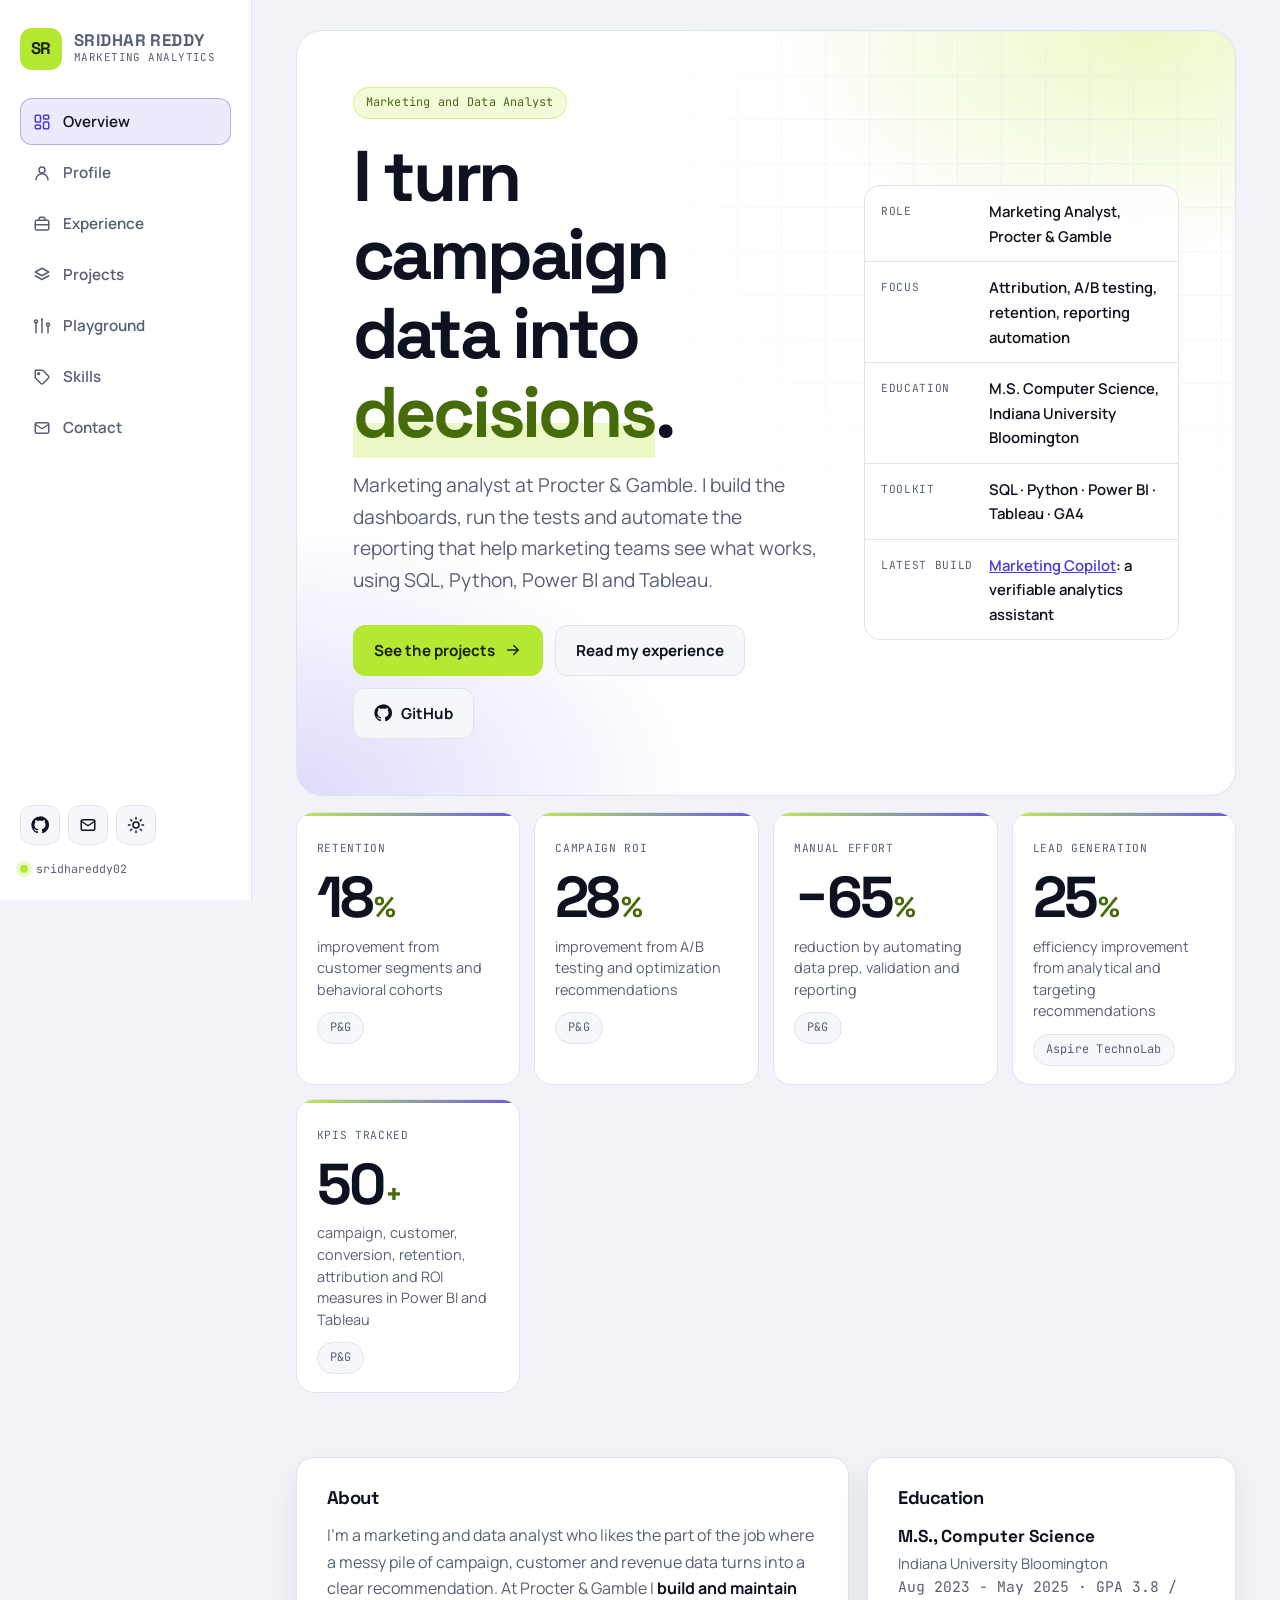
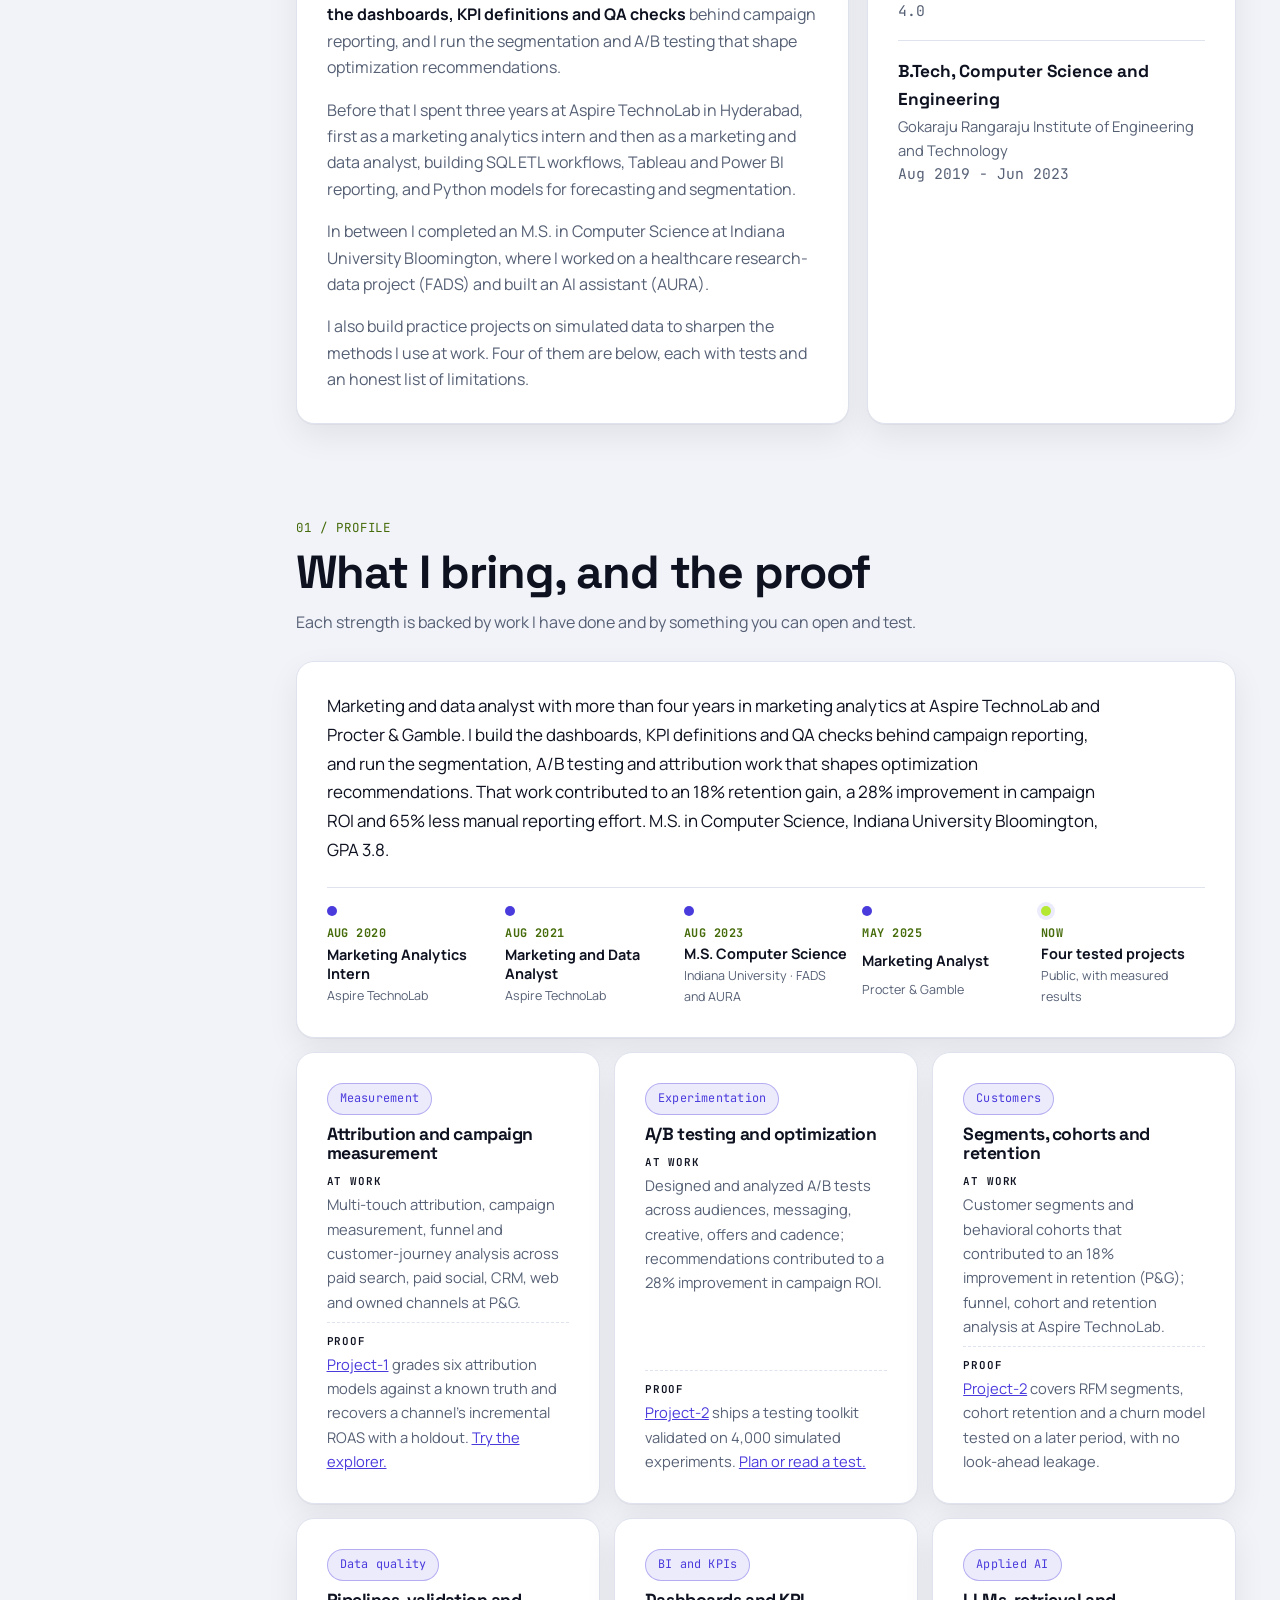
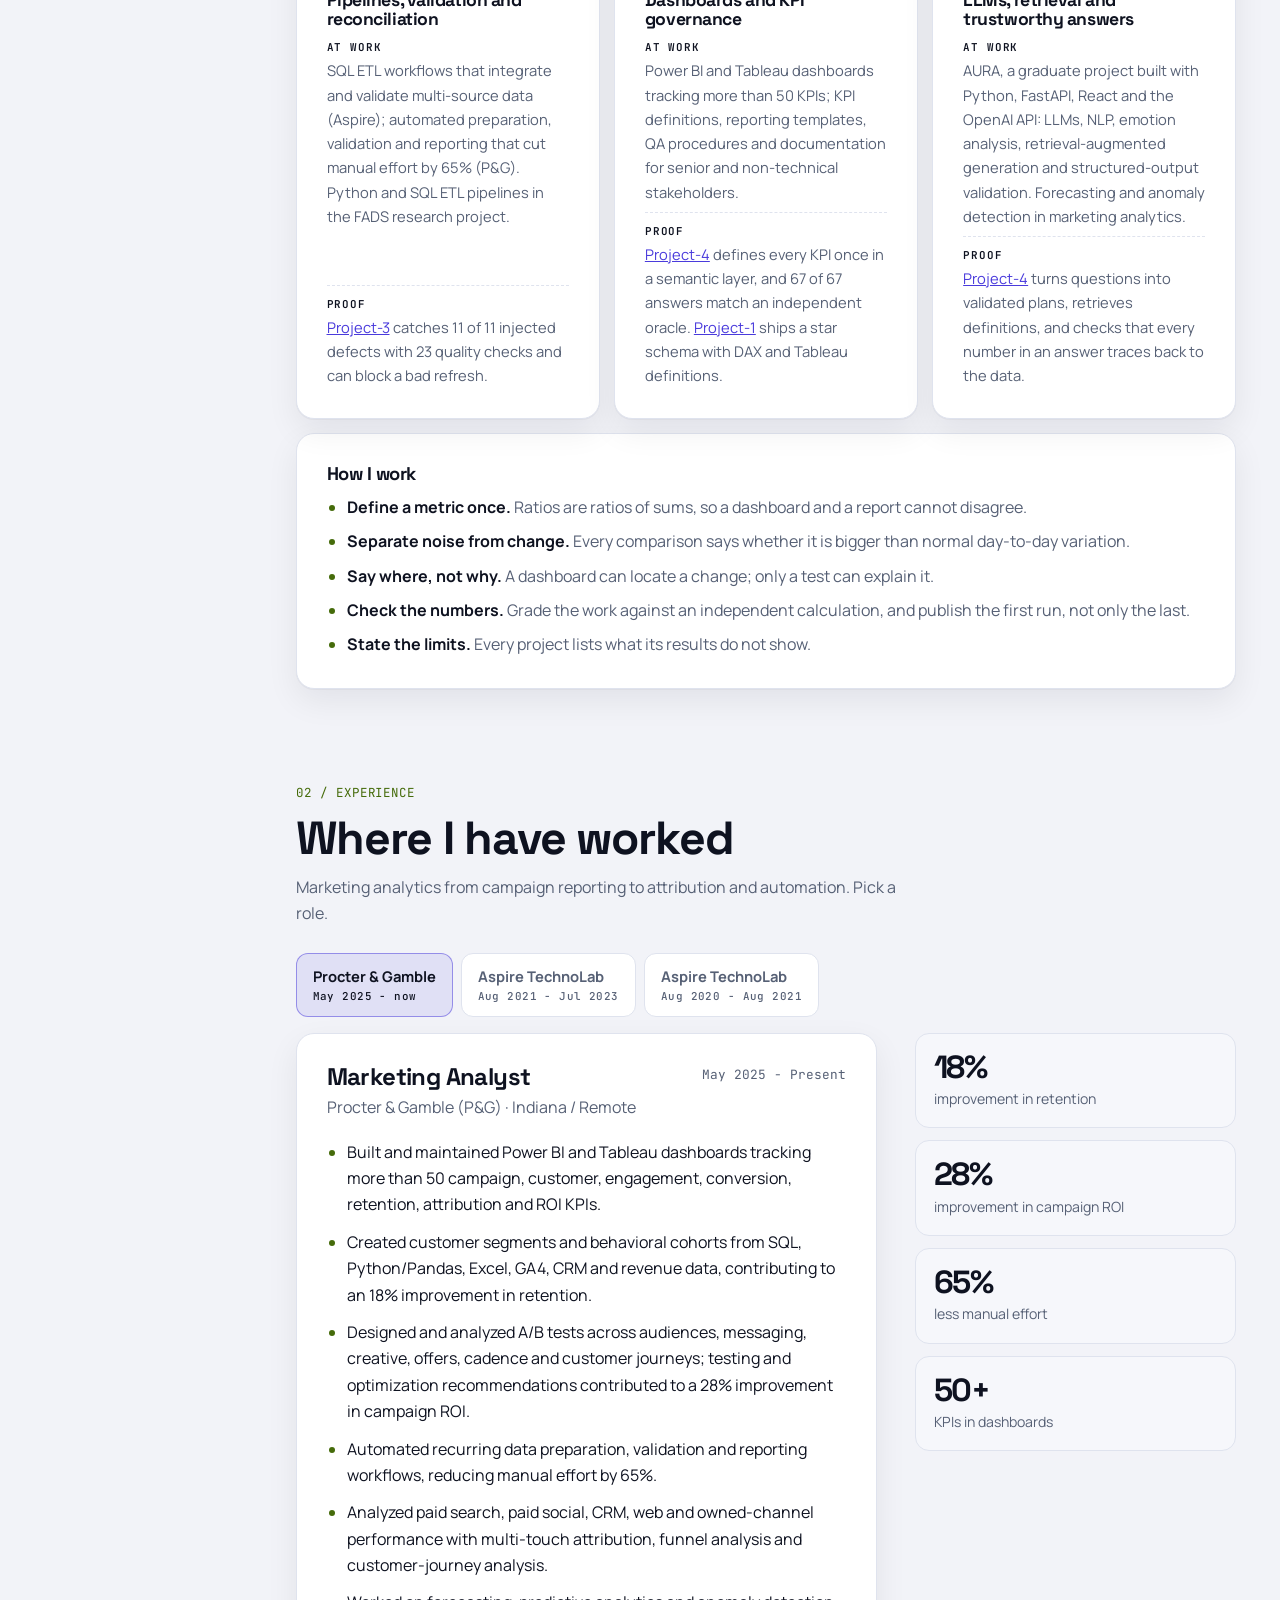
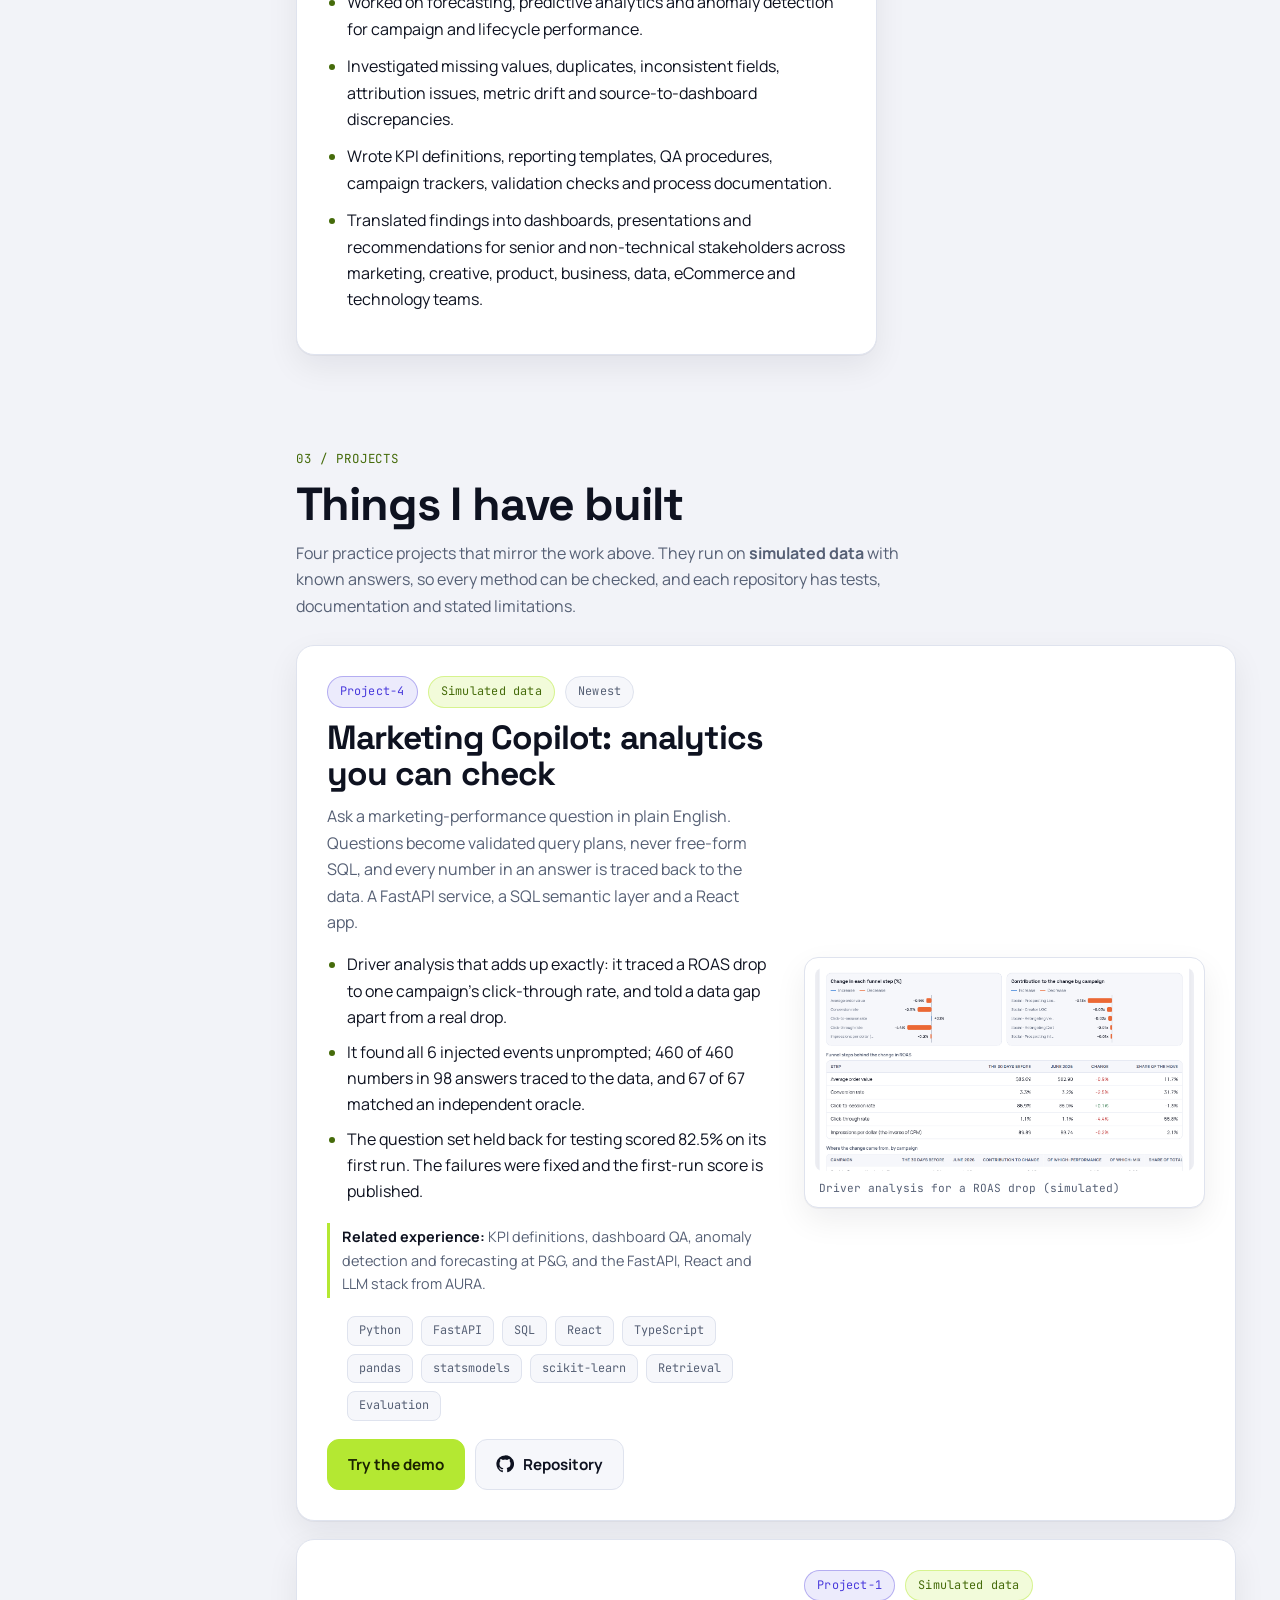
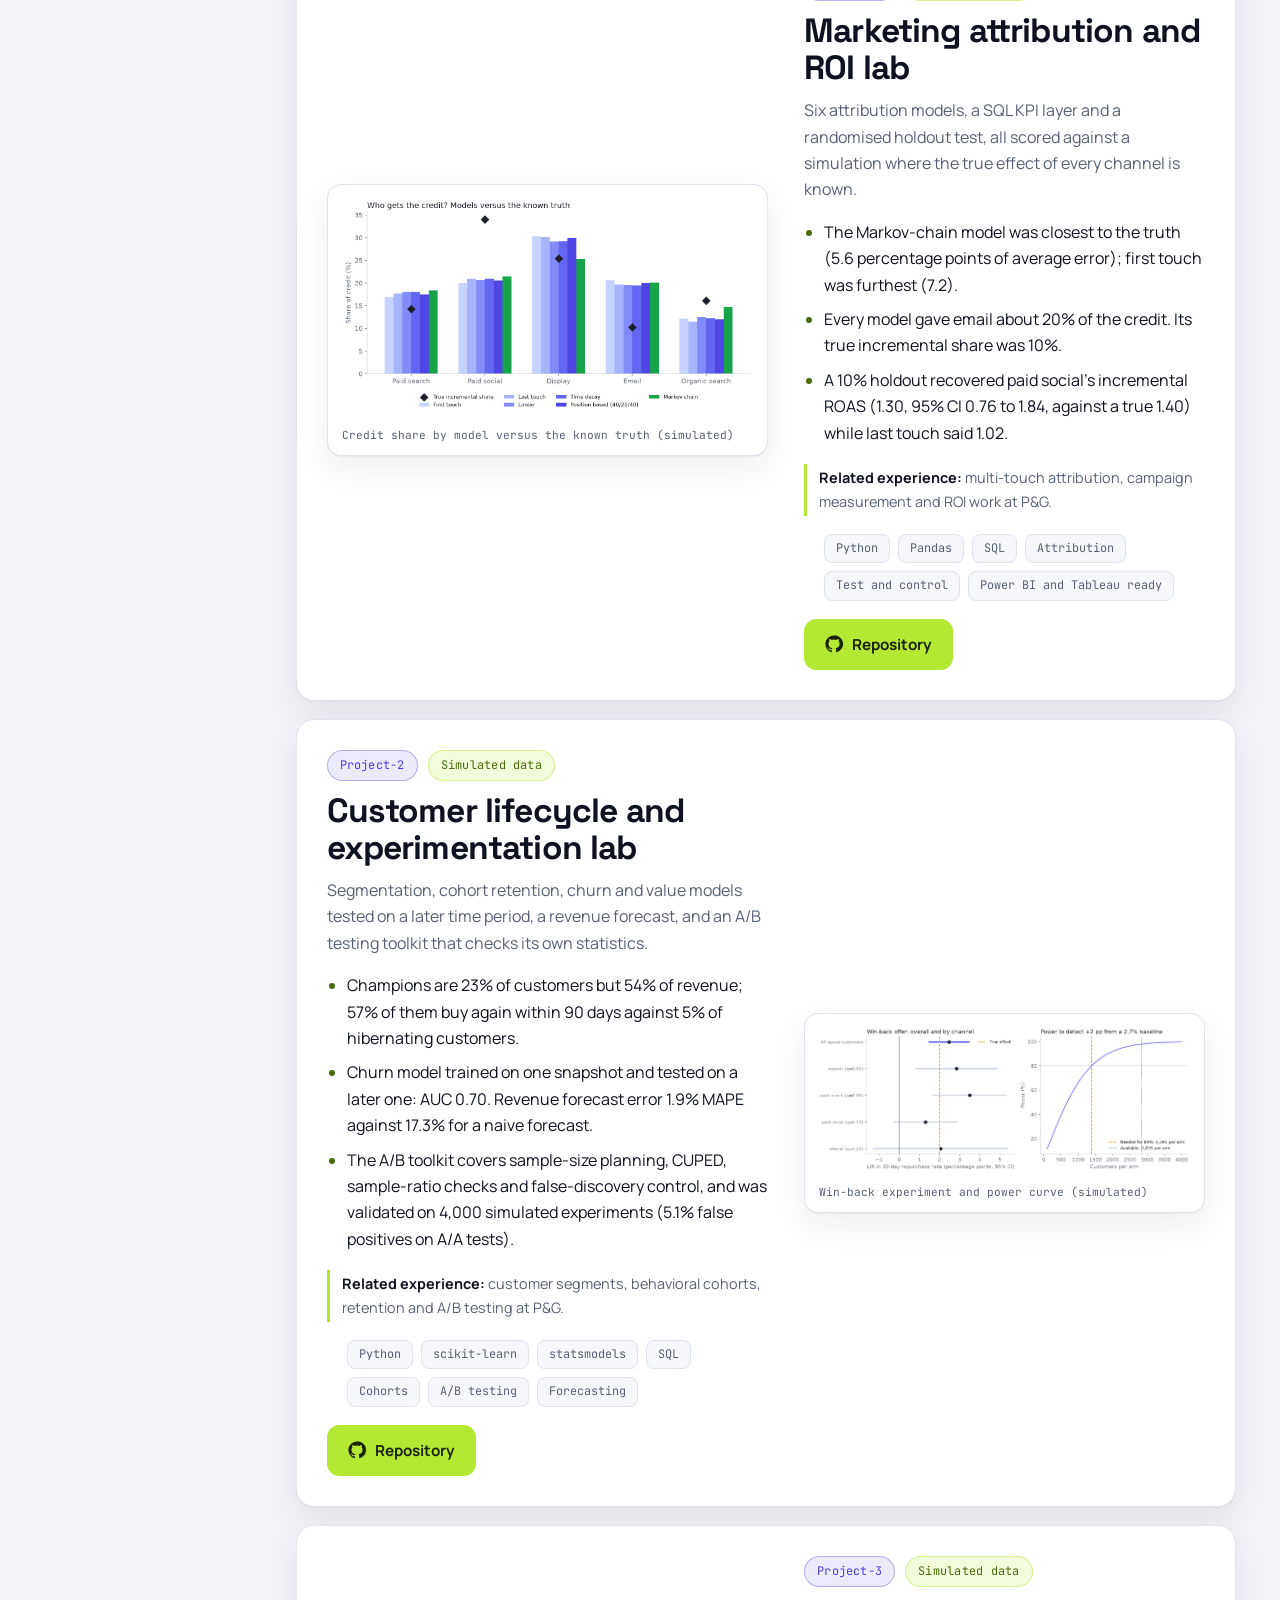
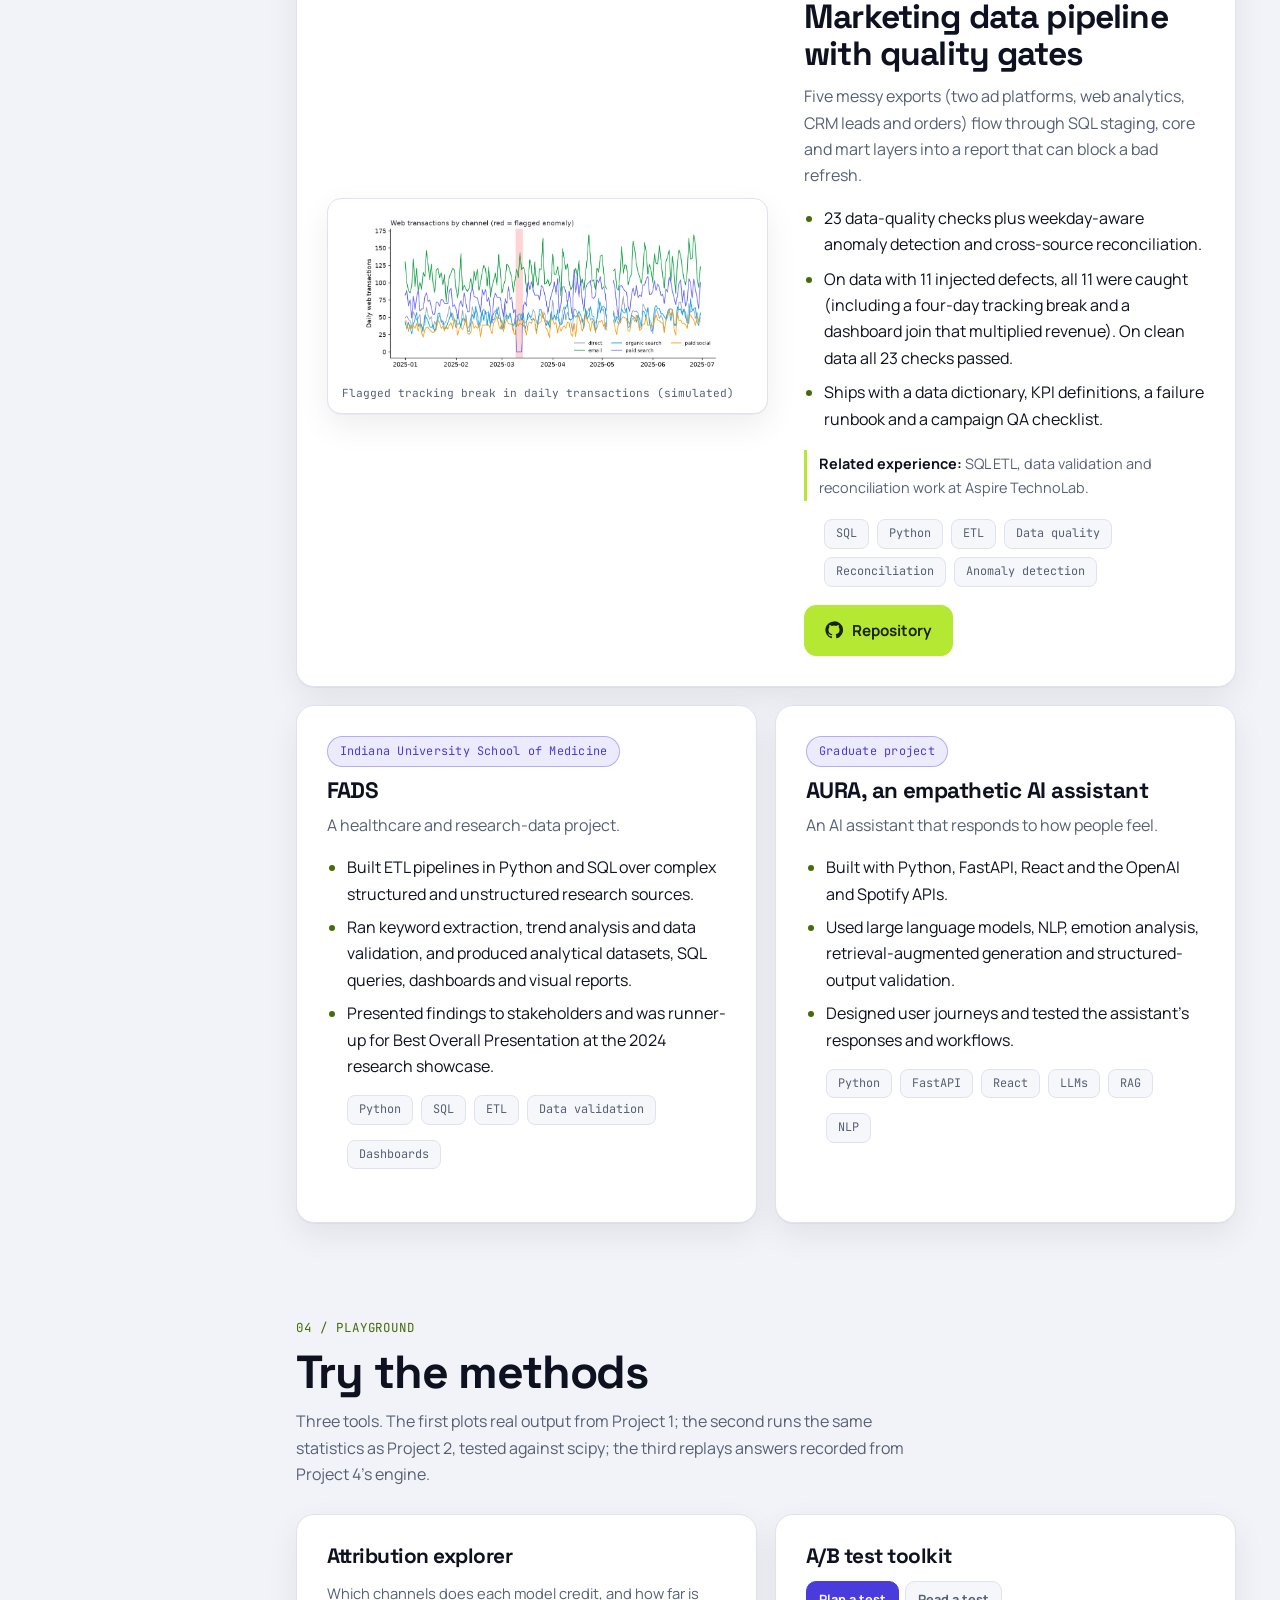
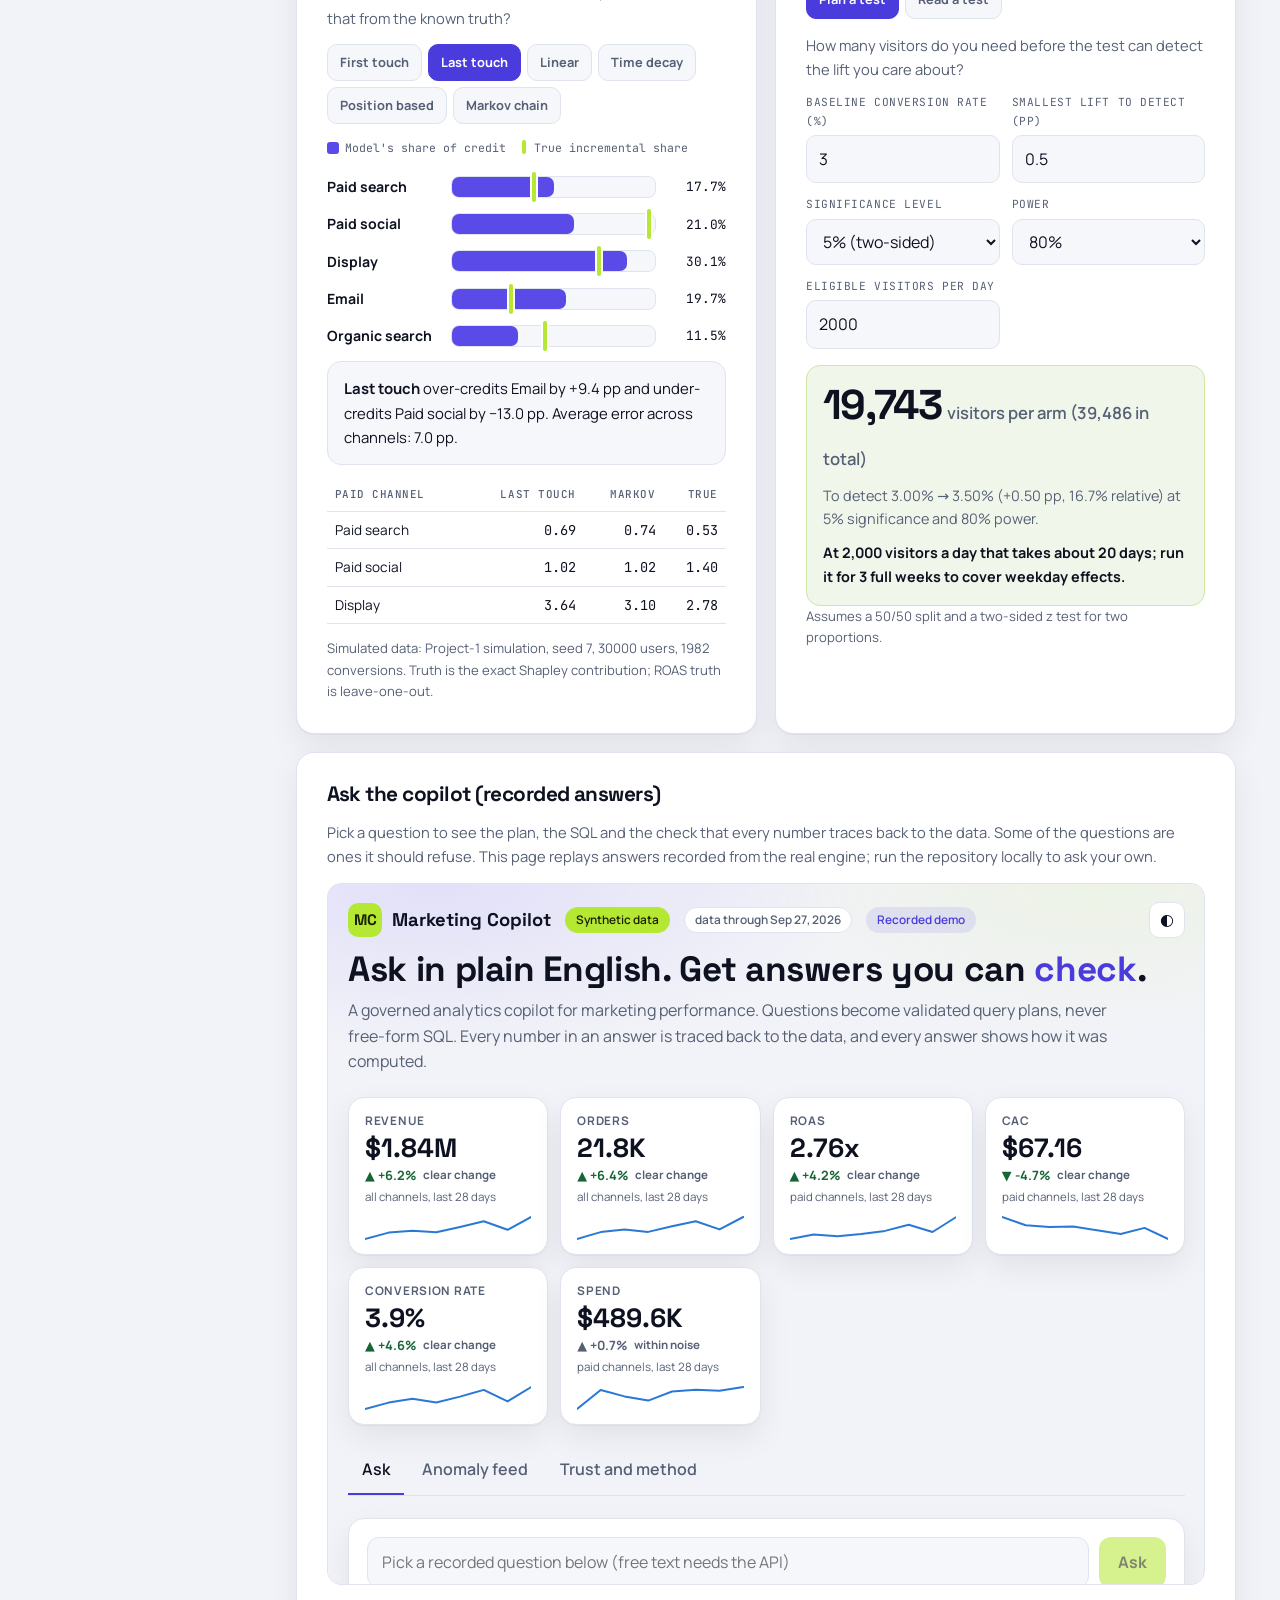
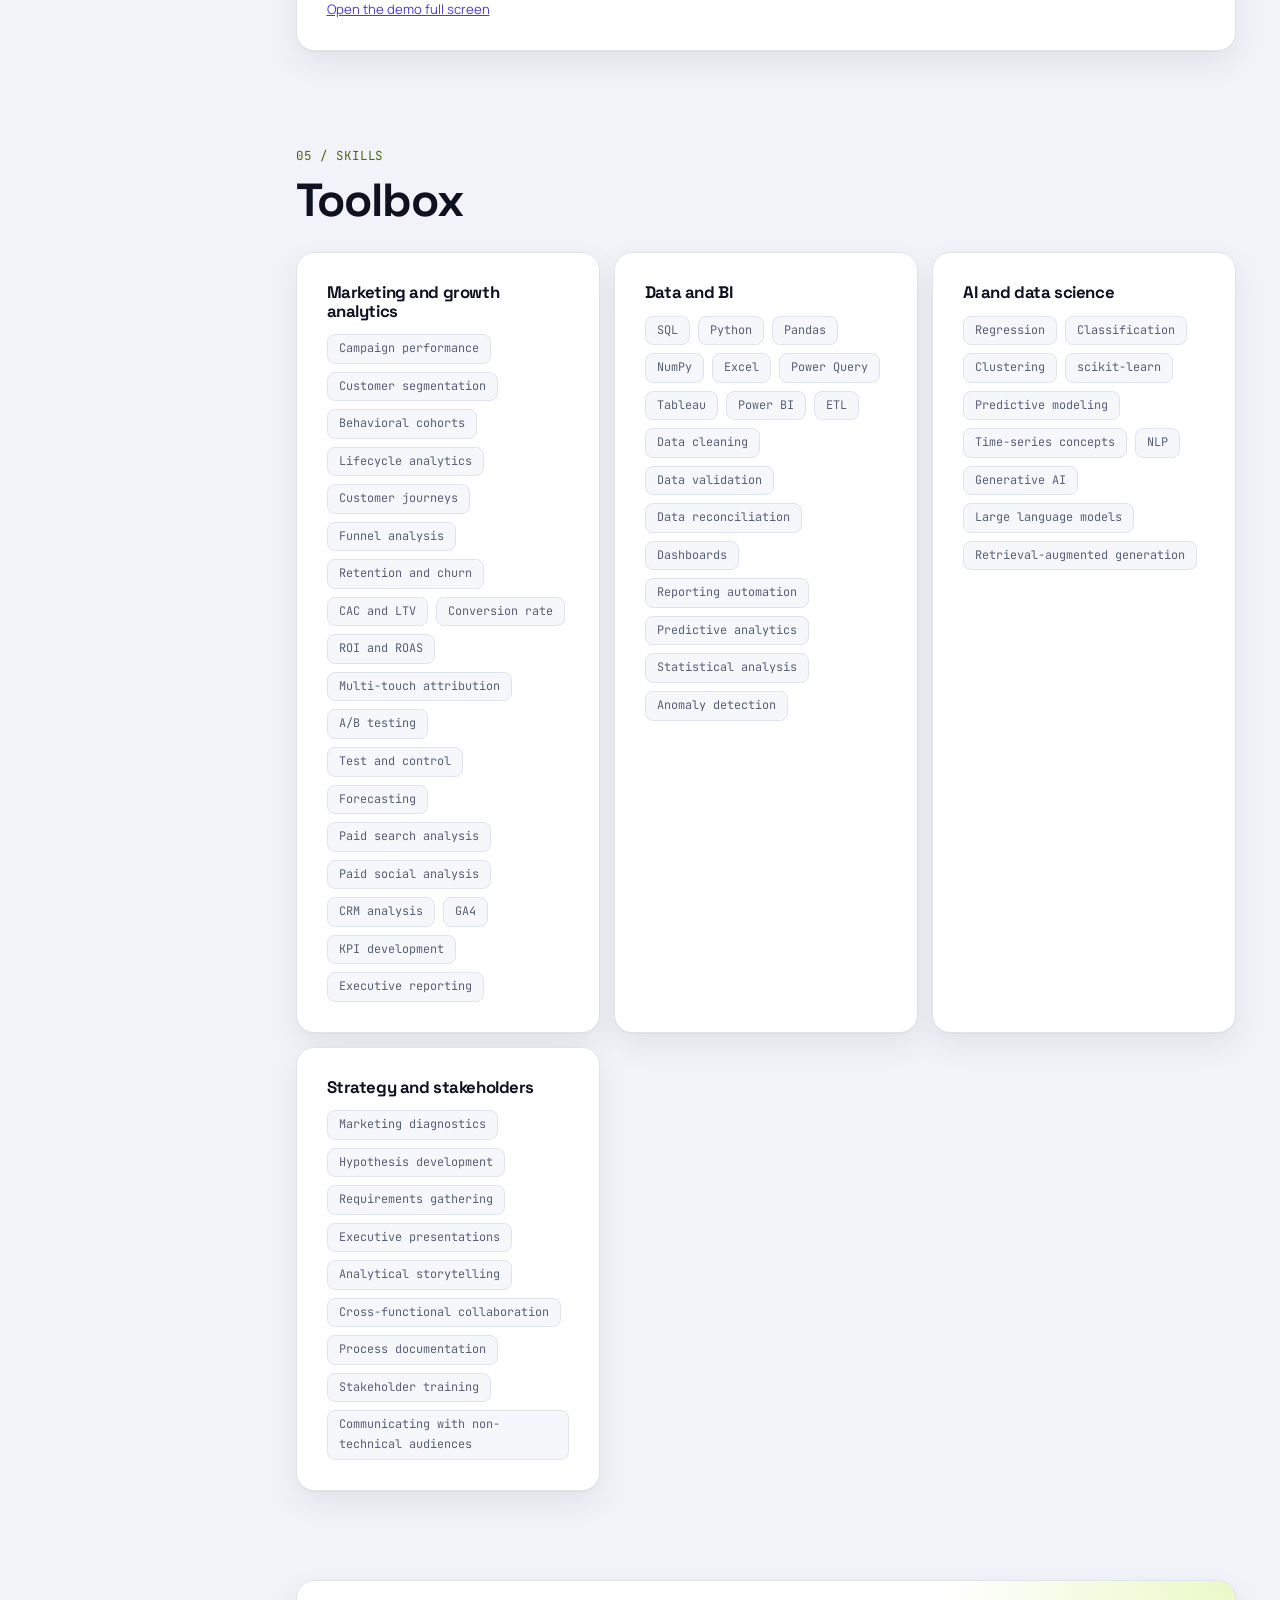
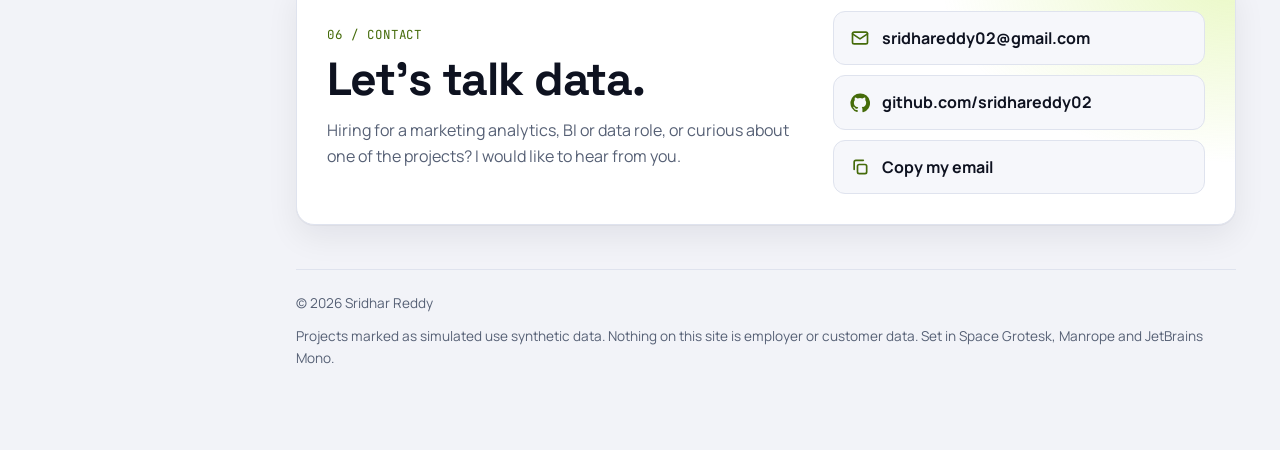
==== commit bf651f83: "Add profile section, Project-4 feature and embedded copilot demo * Profile: verified summary, career" ====
--- a/site/index.html
+++ b/site/index.html
@@ -4,12 +4,12 @@
 <meta charset="utf-8">
 <meta name="viewport" content="width=device-width, initial-scale=1">
 <title>Sridhar Reddy | Marketing and Data Analyst</title>
-<meta name="description" content="Marketing and data analyst: dashboards, A/B testing, attribution and reporting automation. Portfolio with three tested analytics projects and interactive tools.">
+<meta name="description" content="Marketing and data analyst: dashboards, A/B testing, attribution and reporting automation. Portfolio with four tested analytics projects and interactive tools.">
 <meta name="theme-color" content="#090b10" media="(prefers-color-scheme: dark)">
 <meta name="theme-color" content="#f2f3f8" media="(prefers-color-scheme: light)">
 <meta property="og:type" content="website">
 <meta property="og:title" content="Sridhar Reddy | Marketing and Data Analyst">
-<meta property="og:description" content="Marketing and data analyst: dashboards, A/B testing, attribution and reporting automation. Portfolio with three tested analytics projects and interactive tools.">
+<meta property="og:description" content="Marketing and data analyst: dashboards, A/B testing, attribution and reporting automation. Portfolio with four tested analytics projects and interactive tools.">
 <meta property="og:url" content="__BASE_URL__/">
 <meta property="og:image" content="__BASE_URL__/assets/img/og.png">
 <meta name="twitter:card" content="summary_large_image">
@@ -45,7 +45,8 @@
     </a>
     <nav class="nav" aria-label="Sections">
         <a href="#overview" data-nav="overview"><svg viewBox="0 0 24 24" fill="none" stroke="currentColor" stroke-width="2" stroke-linecap="round" stroke-linejoin="round" aria-hidden="true"><rect x="3" y="3" width="7" height="9" rx="1.5"/><rect x="14" y="3" width="7" height="5" rx="1.5"/><rect x="14" y="12" width="7" height="9" rx="1.5"/><rect x="3" y="16" width="7" height="5" rx="1.5"/></svg><span>Overview</span></a>
-        <a href="#experience" data-nav="experience"><svg viewBox="0 0 24 24" fill="none" stroke="currentColor" stroke-width="2" stroke-linecap="round" stroke-linejoin="round" aria-hidden="true"><rect x="3" y="7" width="18" height="13" rx="2"/><path d="M8 7V5a2 2 0 0 1 2-2h4a2 2 0 0 1 2 2v2M3 13h18"/></svg><span>Experience</span></a>
+        <a href="#profile" data-nav="profile"><svg viewBox="0 0 24 24" fill="none" stroke="currentColor" stroke-width="2" stroke-linecap="round" stroke-linejoin="round" aria-hidden="true"><circle cx="12" cy="8" r="4"/><path d="M4 21a8 8 0 0 1 16 0"/></svg><span>Profile</span></a>
+    <a href="#experience" data-nav="experience"><svg viewBox="0 0 24 24" fill="none" stroke="currentColor" stroke-width="2" stroke-linecap="round" stroke-linejoin="round" aria-hidden="true"><rect x="3" y="7" width="18" height="13" rx="2"/><path d="M8 7V5a2 2 0 0 1 2-2h4a2 2 0 0 1 2 2v2M3 13h18"/></svg><span>Experience</span></a>
         <a href="#projects" data-nav="projects"><svg viewBox="0 0 24 24" fill="none" stroke="currentColor" stroke-width="2" stroke-linecap="round" stroke-linejoin="round" aria-hidden="true"><path d="m12 3 9 5-9 5-9-5z"/><path d="m3 13 9 5 9-5"/></svg><span>Projects</span></a>
         <a href="#playground" data-nav="playground"><svg viewBox="0 0 24 24" fill="none" stroke="currentColor" stroke-width="2" stroke-linecap="round" stroke-linejoin="round" aria-hidden="true"><path d="M4 21V8M12 21V3M20 21v-9"/><circle cx="4" cy="6" r="2"/><circle cx="12" cy="3" r="0.5"/><circle cx="20" cy="10" r="2"/></svg><span>Playground</span></a>
         <a href="#skills" data-nav="skills"><svg viewBox="0 0 24 24" fill="none" stroke="currentColor" stroke-width="2" stroke-linecap="round" stroke-linejoin="round" aria-hidden="true"><path d="M20.6 13.4 13.4 20.6a2 2 0 0 1-2.8 0L3 13V3h10l7.6 7.6a2 2 0 0 1 0 2.8z"/><circle cx="7.5" cy="7.5" r="1.2"/></svg><span>Skills</span></a>
@@ -85,6 +86,7 @@
             <div><dt>Focus</dt><dd>Attribution, A/B testing, retention, reporting automation</dd></div>
             <div><dt>Education</dt><dd>M.S. Computer Science, Indiana University Bloomington</dd></div>
             <div><dt>Toolkit</dt><dd>SQL &middot; Python &middot; Power BI &middot; Tableau &middot; GA4</dd></div>
+            <div><dt>Latest build</dt><dd><a href="#projects">Marketing Copilot</a>: a verifiable analytics assistant</dd></div>
           </dl>
         </div>
 
@@ -128,7 +130,7 @@
               <p>I'm a marketing and data analyst who likes the part of the job where a messy pile of campaign, customer and revenue data turns into a clear recommendation. At Procter &amp; Gamble I <strong>build and maintain the dashboards, KPI definitions and QA checks</strong> behind campaign reporting, and I run the segmentation and A/B testing that shape optimization recommendations.</p>
               <p>Before that I spent three years at Aspire TechnoLab in Hyderabad, first as a marketing analytics intern and then as a marketing and data analyst, building SQL ETL workflows, Tableau and Power BI reporting, and Python models for forecasting and segmentation.</p>
               <p>In between I completed an M.S. in Computer Science at Indiana University Bloomington, where I worked on a healthcare research-data project (FADS) and built an AI assistant (AURA).</p>
-              <p style="margin-bottom:0">I also build practice projects on simulated data to sharpen the methods I use at work. Three of them are below, each with tests and an honest list of limitations.</p>
+              <p style="margin-bottom:0">I also build practice projects on simulated data to sharpen the methods I use at work. Four of them are below, each with tests and an honest list of limitations.</p>
             </div>
             <aside class="card reveal" aria-labelledby="edu-h">
               <h3 id="edu-h">Education</h3>
@@ -139,8 +141,73 @@
         </div>
       </section>
 
+      <section class="section" id="profile" aria-labelledby="profile-h">
+        <div class="section-head reveal"><span class="idx">01 / Profile</span><h2 id="profile-h">What I bring, and the proof</h2><p>Each strength is backed by work I have done and by something you can open and test.</p></div>
+
+        <div class="card summary-card reveal">
+          <p class="summary">Marketing and data analyst with more than four years in marketing analytics at Aspire TechnoLab and Procter &amp; Gamble. I build the dashboards, KPI definitions and QA checks behind campaign reporting, and run the segmentation, A/B testing and attribution work that shapes optimization recommendations. That work contributed to an 18% retention gain, a 28% improvement in campaign ROI and 65% less manual reporting effort. M.S. in Computer Science, Indiana University Bloomington, GPA 3.8.</p>
+          <ol class="timeline" aria-label="Career timeline">
+            <li><b>Aug 2020</b><span>Marketing Analytics Intern</span><small>Aspire TechnoLab</small></li>
+            <li><b>Aug 2021</b><span>Marketing and Data Analyst</span><small>Aspire TechnoLab</small></li>
+            <li><b>Aug 2023</b><span>M.S. Computer Science</span><small>Indiana University &middot; FADS and AURA</small></li>
+            <li><b>May 2025</b><span>Marketing Analyst</span><small>Procter &amp; Gamble</small></li>
+            <li class="now"><b>Now</b><span>Four tested projects</span><small>Public, with measured results</small></li>
+          </ol>
+        </div>
+
+        <div class="cap-grid">
+          <article class="card cap reveal">
+            <span class="chip violet">Measurement</span>
+            <h3>Attribution and campaign measurement</h3>
+            <p><b>At work</b> Multi-touch attribution, campaign measurement, funnel and customer-journey analysis across paid search, paid social, CRM, web and owned channels at P&amp;G.</p>
+            <p class="proof"><b>Proof</b> <a href="https://github.com/sridhareddy02/Project-1" target="_blank" rel="noopener noreferrer">Project-1</a> grades six attribution models against a known truth and recovers a channel's incremental ROAS with a holdout. <a href="#explorer">Try the explorer.</a></p>
+          </article>
+          <article class="card cap reveal">
+            <span class="chip violet">Experimentation</span>
+            <h3>A/B testing and optimization</h3>
+            <p><b>At work</b> Designed and analyzed A/B tests across audiences, messaging, creative, offers and cadence; recommendations contributed to a 28% improvement in campaign ROI.</p>
+            <p class="proof"><b>Proof</b> <a href="https://github.com/sridhareddy02/Project-2" target="_blank" rel="noopener noreferrer">Project-2</a> ships a testing toolkit validated on 4,000 simulated experiments. <a href="#toolkit">Plan or read a test.</a></p>
+          </article>
+          <article class="card cap reveal">
+            <span class="chip violet">Customers</span>
+            <h3>Segments, cohorts and retention</h3>
+            <p><b>At work</b> Customer segments and behavioral cohorts that contributed to an 18% improvement in retention (P&amp;G); funnel, cohort and retention analysis at Aspire TechnoLab.</p>
+            <p class="proof"><b>Proof</b> <a href="https://github.com/sridhareddy02/Project-2" target="_blank" rel="noopener noreferrer">Project-2</a> covers RFM segments, cohort retention and a churn model tested on a later period, with no look-ahead leakage.</p>
+          </article>
+          <article class="card cap reveal">
+            <span class="chip violet">Data quality</span>
+            <h3>Pipelines, validation and reconciliation</h3>
+            <p><b>At work</b> SQL ETL workflows that integrate and validate multi-source data (Aspire); automated preparation, validation and reporting that cut manual effort by 65% (P&amp;G). Python and SQL ETL pipelines in the FADS research project.</p>
+            <p class="proof"><b>Proof</b> <a href="https://github.com/sridhareddy02/Project-3" target="_blank" rel="noopener noreferrer">Project-3</a> catches 11 of 11 injected defects with 23 quality checks and can block a bad refresh.</p>
+          </article>
+          <article class="card cap reveal">
+            <span class="chip violet">BI and KPIs</span>
+            <h3>Dashboards and KPI governance</h3>
+            <p><b>At work</b> Power BI and Tableau dashboards tracking more than 50 KPIs; KPI definitions, reporting templates, QA procedures and documentation for senior and non-technical stakeholders.</p>
+            <p class="proof"><b>Proof</b> <a href="#copilot">Project-4</a> defines every KPI once in a semantic layer, and 67 of 67 answers match an independent oracle. <a href="https://github.com/sridhareddy02/Project-1" target="_blank" rel="noopener noreferrer">Project-1</a> ships a star schema with DAX and Tableau definitions.</p>
+          </article>
+          <article class="card cap reveal">
+            <span class="chip violet">Applied AI</span>
+            <h3>LLMs, retrieval and trustworthy answers</h3>
+            <p><b>At work</b> AURA, a graduate project built with Python, FastAPI, React and the OpenAI API: LLMs, NLP, emotion analysis, retrieval-augmented generation and structured-output validation. Forecasting and anomaly detection in marketing analytics.</p>
+            <p class="proof"><b>Proof</b> <a href="#copilot">Project-4</a> turns questions into validated plans, retrieves definitions, and checks that every number in an answer traces back to the data.</p>
+          </article>
+        </div>
+
+        <div class="card principles reveal">
+          <h3>How I work</h3>
+          <ul>
+            <li><b>Define a metric once.</b> Ratios are ratios of sums, so a dashboard and a report cannot disagree.</li>
+            <li><b>Separate noise from change.</b> Every comparison says whether it is bigger than normal day-to-day variation.</li>
+            <li><b>Say where, not why.</b> A dashboard can locate a change; only a test can explain it.</li>
+            <li><b>Check the numbers.</b> Grade the work against an independent calculation, and publish the first run, not only the last.</li>
+            <li><b>State the limits.</b> Every project lists what its results do not show.</li>
+          </ul>
+        </div>
+      </section>
+
       <section class="section" id="experience" aria-labelledby="exp-h">
-        <div class="section-head reveal"><span class="idx">01 / Experience</span><h2 id="exp-h">Where I have worked</h2><p>Marketing analytics from campaign reporting to attribution and automation. Pick a role.</p></div>
+        <div class="section-head reveal"><span class="idx">02 / Experience</span><h2 id="exp-h">Where I have worked</h2><p>Marketing analytics from campaign reporting to attribution and automation. Pick a role.</p></div>
         <div class="tabs" role="tablist" aria-label="Roles" data-tabs>
         <button class="tab" role="tab" id="tab-pg" aria-selected="true" aria-controls="panel-pg" tabindex="0" type="button">Procter &amp; Gamble<small>May 2025 - now</small></button>
         <button class="tab" role="tab" id="tab-aspire" aria-selected="false" aria-controls="panel-aspire" tabindex="-1" type="button">Aspire TechnoLab<small>Aug 2021 - Jul 2023</small></button>
@@ -203,8 +270,27 @@
       </section>
 
       <section class="section" id="projects" aria-labelledby="proj-h">
-        <div class="section-head reveal"><span class="idx">02 / Projects</span><h2 id="proj-h">Things I have built</h2><p>Three practice projects that mirror the work above. They run on <strong>simulated data</strong> with known answers, so every method can be checked, and each repository has tests, documentation and stated limitations.</p></div>
+        <div class="section-head reveal"><span class="idx">03 / Projects</span><h2 id="proj-h">Things I have built</h2><p>Four practice projects that mirror the work above. They run on <strong>simulated data</strong> with known answers, so every method can be checked, and each repository has tests, documentation and stated limitations.</p></div>
         <div class="labs">
+      <article class="card lab reveal" id="copilot">
+        <div class="lab-body">
+          <div class="links" style="margin-bottom:6px"><span class="chip violet">Project-4</span><span class="chip lime">Simulated data</span><span class="chip">Newest</span></div>
+          <h3>Marketing Copilot: analytics you can check</h3>
+          <p>Ask a marketing-performance question in plain English. Questions become validated query plans, never free-form SQL, and every number in an answer is traced back to the data. A FastAPI service, a SQL semantic layer and a React app.</p>
+          <ul>
+            <li>Driver analysis that adds up exactly: it traced a ROAS drop to one campaign's click-through rate, and told a data gap apart from a real drop.</li>
+            <li>It found all 6 injected events unprompted; 460 of 460 numbers in 98 answers traced to the data, and 67 of 67 matched an independent oracle.</li>
+            <li>The question set held back for testing scored 82.5% on its first run. The failures were fixed and the first-run score is published.</li>
+          </ul>
+          <p class="related"><b>Related experience:</b> KPI definitions, dashboard QA, anomaly detection and forecasting at P&amp;G, and the FastAPI, React and LLM stack from AURA.</p>
+          <ul class="tags" aria-label="Technologies"><li>Python</li><li>FastAPI</li><li>SQL</li><li>React</li><li>TypeScript</li><li>pandas</li><li>statsmodels</li><li>scikit-learn</li><li>Retrieval</li><li>Evaluation</li></ul>
+          <div class="links">
+            <a class="btn btn-primary" href="#ask-copilot">Try the demo</a>
+            <a class="btn" href="https://github.com/sridhareddy02/Project-4" target="_blank" rel="noopener noreferrer"><svg viewBox="0 0 24 24" fill="currentColor" aria-hidden="true"><path d="M12 .5a11.5 11.5 0 0 0-3.64 22.41c.58.1.79-.25.79-.56v-2c-3.2.7-3.88-1.37-3.88-1.37-.52-1.33-1.28-1.69-1.28-1.69-1.04-.71.08-.7.08-.7 1.15.08 1.76 1.18 1.76 1.18 1.03 1.76 2.69 1.25 3.35.96.1-.74.4-1.25.73-1.54-2.55-.29-5.24-1.28-5.24-5.69 0-1.26.45-2.28 1.18-3.09-.12-.29-.51-1.46.11-3.05 0 0 .97-.31 3.17 1.18a11 11 0 0 1 5.78 0c2.2-1.49 3.17-1.18 3.17-1.18.62 1.59.23 2.76.11 3.05.74.81 1.18 1.83 1.18 3.09 0 4.42-2.69 5.39-5.25 5.68.41.36.78 1.06.78 2.14v3.17c0 .31.21.67.8.56A11.5 11.5 0 0 0 12 .5z"/></svg> Repository</a>
+          </div>
+        </div>
+        <figure class="figure"><img src="assets/img/lab-copilot.png" alt="Charts from the Marketing Copilot showing the funnel step and campaign that drove a drop in paid social ROAS, with a table of the steps" width="1325" height="707" loading="lazy" decoding="async"><figcaption>Driver analysis for a ROAS drop (simulated)</figcaption></figure>
+      </article>
       <article class="card lab reveal">
         <div class="lab-body">
           <div class="links" style="margin-bottom:6px"><span class="chip violet">Project-1</span><span class="chip lime">Simulated data</span></div>
@@ -287,7 +373,7 @@
       </section>
 
       <section class="section" id="playground" aria-labelledby="play-h">
-        <div class="section-head reveal"><span class="idx">03 / Playground</span><h2 id="play-h">Try the methods</h2><p>Two small tools. The first plots real output from Project 1; the second runs the same statistics as Project 2, tested against scipy.</p></div>
+        <div class="section-head reveal"><span class="idx">04 / Playground</span><h2 id="play-h">Try the methods</h2><p>Three tools. The first plots real output from Project 1; the second runs the same statistics as Project 2, tested against scipy; the third replays answers recorded from Project 4's engine.</p></div>
         <div class="play">
           <div class="card reveal" id="explorer" aria-labelledby="exp-title">
             <h3 id="exp-title">Attribution explorer</h3>
@@ -337,11 +423,17 @@
               <p class="note">Pooled z test for the p-value, unpooled standard error for the 95% interval. Decide the sample size in advance; stopping early when a result looks good inflates false positives.</p>
             </div>
           </div>
+                  <div class="card reveal demo-card" id="ask-copilot" aria-labelledby="demo-title">
+            <h3 id="demo-title">Ask the copilot (recorded answers)</h3>
+            <p class="sub">Pick a question to see the plan, the SQL and the check that every number traces back to the data. Some of the questions are ones it should refuse. This page replays answers recorded from the real engine; run the repository locally to ask your own.</p>
+            <iframe class="demo-frame" src="copilot/" title="Marketing Copilot recorded demo" loading="lazy"></iframe>
+            <p class="note"><a href="copilot/" target="_blank" rel="noopener noreferrer">Open the demo full screen</a></p>
+          </div>
         </div>
       </section>
 
       <section class="section" id="skills" aria-labelledby="skills-h">
-        <div class="section-head reveal"><span class="idx">04 / Skills</span><h2 id="skills-h">Toolbox</h2></div>
+        <div class="section-head reveal"><span class="idx">05 / Skills</span><h2 id="skills-h">Toolbox</h2></div>
         <div class="skills">
       <div class="card skill-card reveal"><h3>Marketing and growth analytics</h3><ul class="tags"><li>Campaign performance</li><li>Customer segmentation</li><li>Behavioral cohorts</li><li>Lifecycle analytics</li><li>Customer journeys</li><li>Funnel analysis</li><li>Retention and churn</li><li>CAC and LTV</li><li>Conversion rate</li><li>ROI and ROAS</li><li>Multi-touch attribution</li><li>A/B testing</li><li>Test and control</li><li>Forecasting</li><li>Paid search analysis</li><li>Paid social analysis</li><li>CRM analysis</li><li>GA4</li><li>KPI development</li><li>Executive reporting</li></ul></div>
       <div class="card skill-card reveal"><h3>Data and BI</h3><ul class="tags"><li>SQL</li><li>Python</li><li>Pandas</li><li>NumPy</li><li>Excel</li><li>Power Query</li><li>Tableau</li><li>Power BI</li><li>ETL</li><li>Data cleaning</li><li>Data validation</li><li>Data reconciliation</li><li>Dashboards</li><li>Reporting automation</li><li>Predictive analytics</li><li>Statistical analysis</li><li>Anomaly detection</li></ul></div>
@@ -353,7 +445,7 @@
       <section class="section" id="contact" aria-labelledby="contact-h">
         <div class="card contact reveal">
           <div>
-            <span class="idx mono" style="color:var(--lime-text);font-size:.78rem;letter-spacing:.08em;text-transform:uppercase">05 / Contact</span>
+            <span class="idx mono" style="color:var(--lime-text);font-size:.78rem;letter-spacing:.08em;text-transform:uppercase">06 / Contact</span>
             <h2 id="contact-h" style="margin-top:8px">Let's talk data.</h2>
             <p style="margin-top:12px">Hiring for a marketing analytics, BI or data role, or curious about one of the projects? I would like to hear from you.</p>
           </div>
@@ -375,6 +467,7 @@
 
 <nav class="bottom-nav" aria-label="Sections">
     <a href="#overview" data-nav="overview"><svg viewBox="0 0 24 24" fill="none" stroke="currentColor" stroke-width="2" stroke-linecap="round" stroke-linejoin="round" aria-hidden="true"><rect x="3" y="3" width="7" height="9" rx="1.5"/><rect x="14" y="3" width="7" height="5" rx="1.5"/><rect x="14" y="12" width="7" height="9" rx="1.5"/><rect x="3" y="16" width="7" height="5" rx="1.5"/></svg><span>Overview</span></a>
+    <a href="#profile" data-nav="profile"><svg viewBox="0 0 24 24" fill="none" stroke="currentColor" stroke-width="2" stroke-linecap="round" stroke-linejoin="round" aria-hidden="true"><circle cx="12" cy="8" r="4"/><path d="M4 21a8 8 0 0 1 16 0"/></svg><span>Profile</span></a>
     <a href="#experience" data-nav="experience"><svg viewBox="0 0 24 24" fill="none" stroke="currentColor" stroke-width="2" stroke-linecap="round" stroke-linejoin="round" aria-hidden="true"><rect x="3" y="7" width="18" height="13" rx="2"/><path d="M8 7V5a2 2 0 0 1 2-2h4a2 2 0 0 1 2 2v2M3 13h18"/></svg><span>Experience</span></a>
     <a href="#projects" data-nav="projects"><svg viewBox="0 0 24 24" fill="none" stroke="currentColor" stroke-width="2" stroke-linecap="round" stroke-linejoin="round" aria-hidden="true"><path d="m12 3 9 5-9 5-9-5z"/><path d="m3 13 9 5 9-5"/></svg><span>Projects</span></a>
     <a href="#playground" data-nav="playground"><svg viewBox="0 0 24 24" fill="none" stroke="currentColor" stroke-width="2" stroke-linecap="round" stroke-linejoin="round" aria-hidden="true"><path d="M4 21V8M12 21V3M20 21v-9"/><circle cx="4" cy="6" r="2"/><circle cx="12" cy="3" r="0.5"/><circle cx="20" cy="10" r="2"/></svg><span>Playground</span></a>
--- a/site/assets/css/style.css
+++ b/site/assets/css/style.css
@@ -1439,7 +1439,7 @@
     bottom: 10px;
     z-index: 70;
     display: grid;
-    grid-template-columns: repeat(5, 1fr);
+    grid-template-columns: repeat(6, 1fr);
     gap: 2px;
     padding: 6px;
     border-radius: 18px;
@@ -1458,7 +1458,7 @@
     border-radius: 12px;
     text-decoration: none;
     color: var(--muted);
-    font-size: 0.66rem;
+    font-size: 0.6rem;
     font-weight: 700;
   }
 
@@ -1514,3 +1514,174 @@
 .result[hidden] {
   display: none;
 }
+
+
+/* ---------- profile ---------- */
+
+.summary-card {
+  display: grid;
+  gap: 22px;
+}
+
+.summary {
+  margin: 0;
+  max-width: 78ch;
+  font-size: 1.06rem;
+  line-height: 1.7;
+}
+
+.timeline {
+  list-style: none;
+  margin: 0;
+  padding: 18px 0 0;
+  border-top: 1px solid var(--line);
+  display: grid;
+  grid-template-columns: repeat(5, minmax(0, 1fr));
+  gap: 14px;
+}
+
+.timeline li {
+  position: relative;
+  display: grid;
+  gap: 2px;
+  padding-top: 18px;
+  font-size: 0.9rem;
+}
+
+.timeline li::before {
+  content: "";
+  position: absolute;
+  top: 0;
+  left: 0;
+  width: 10px;
+  height: 10px;
+  border-radius: 50%;
+  background: var(--accent);
+}
+
+.timeline li.now::before {
+  background: var(--lime);
+  box-shadow: 0 0 0 4px var(--accent-soft);
+}
+
+.timeline b {
+  font-family: var(--mono);
+  font-size: 0.74rem;
+  letter-spacing: 0.04em;
+  color: var(--lime-text);
+  text-transform: uppercase;
+}
+
+.timeline span {
+  font-weight: 700;
+  line-height: 1.3;
+}
+
+.timeline small {
+  color: var(--muted);
+  font-size: 0.78rem;
+}
+
+.cap-grid {
+  display: grid;
+  grid-template-columns: repeat(auto-fit, minmax(300px, 1fr));
+  gap: 14px;
+  margin-top: 14px;
+}
+
+.cap {
+  display: flex;
+  flex-direction: column;
+  gap: 8px;
+}
+
+.cap .chip {
+  align-self: flex-start;
+}
+
+.cap h3 {
+  font-size: 1.1rem;
+  margin: 2px 0 2px;
+}
+
+.cap p {
+  margin: 0;
+  font-size: 0.92rem;
+  color: var(--muted);
+}
+
+.cap p b {
+  display: block;
+  font-family: var(--mono);
+  font-size: 0.68rem;
+  font-weight: 600;
+  letter-spacing: 0.08em;
+  text-transform: uppercase;
+  color: var(--text);
+  margin-bottom: 1px;
+}
+
+.cap .proof {
+  margin-top: auto;
+  padding-top: 10px;
+  border-top: 1px dashed var(--line);
+}
+
+.principles {
+  margin-top: 14px;
+}
+
+.principles h3 {
+  margin-bottom: 10px;
+}
+
+.principles ul {
+  margin: 0;
+  padding-left: 20px;
+  display: grid;
+  gap: 8px;
+  color: var(--muted);
+}
+
+.principles li::marker {
+  color: var(--lime-text);
+}
+
+.principles li b {
+  color: var(--text);
+}
+
+@media (max-width: 860px) {
+  .timeline {
+    grid-template-columns: 1fr;
+    gap: 10px;
+    padding-left: 18px;
+    border-left: 2px solid var(--line);
+    border-top: 0;
+    margin-left: 4px;
+  }
+
+  .timeline li {
+    padding-top: 0;
+  }
+
+  .timeline li::before {
+    left: -24px;
+    top: 5px;
+  }
+}
+
+/* ---------- embedded demo ---------- */
+
+.play .demo-card {
+  grid-column: 1 / -1;
+}
+
+.demo-frame {
+  width: 100%;
+  height: min(78vh, 780px);
+  min-height: 520px;
+  border: 1px solid var(--line);
+  border-radius: 14px;
+  background: var(--bg);
+}
